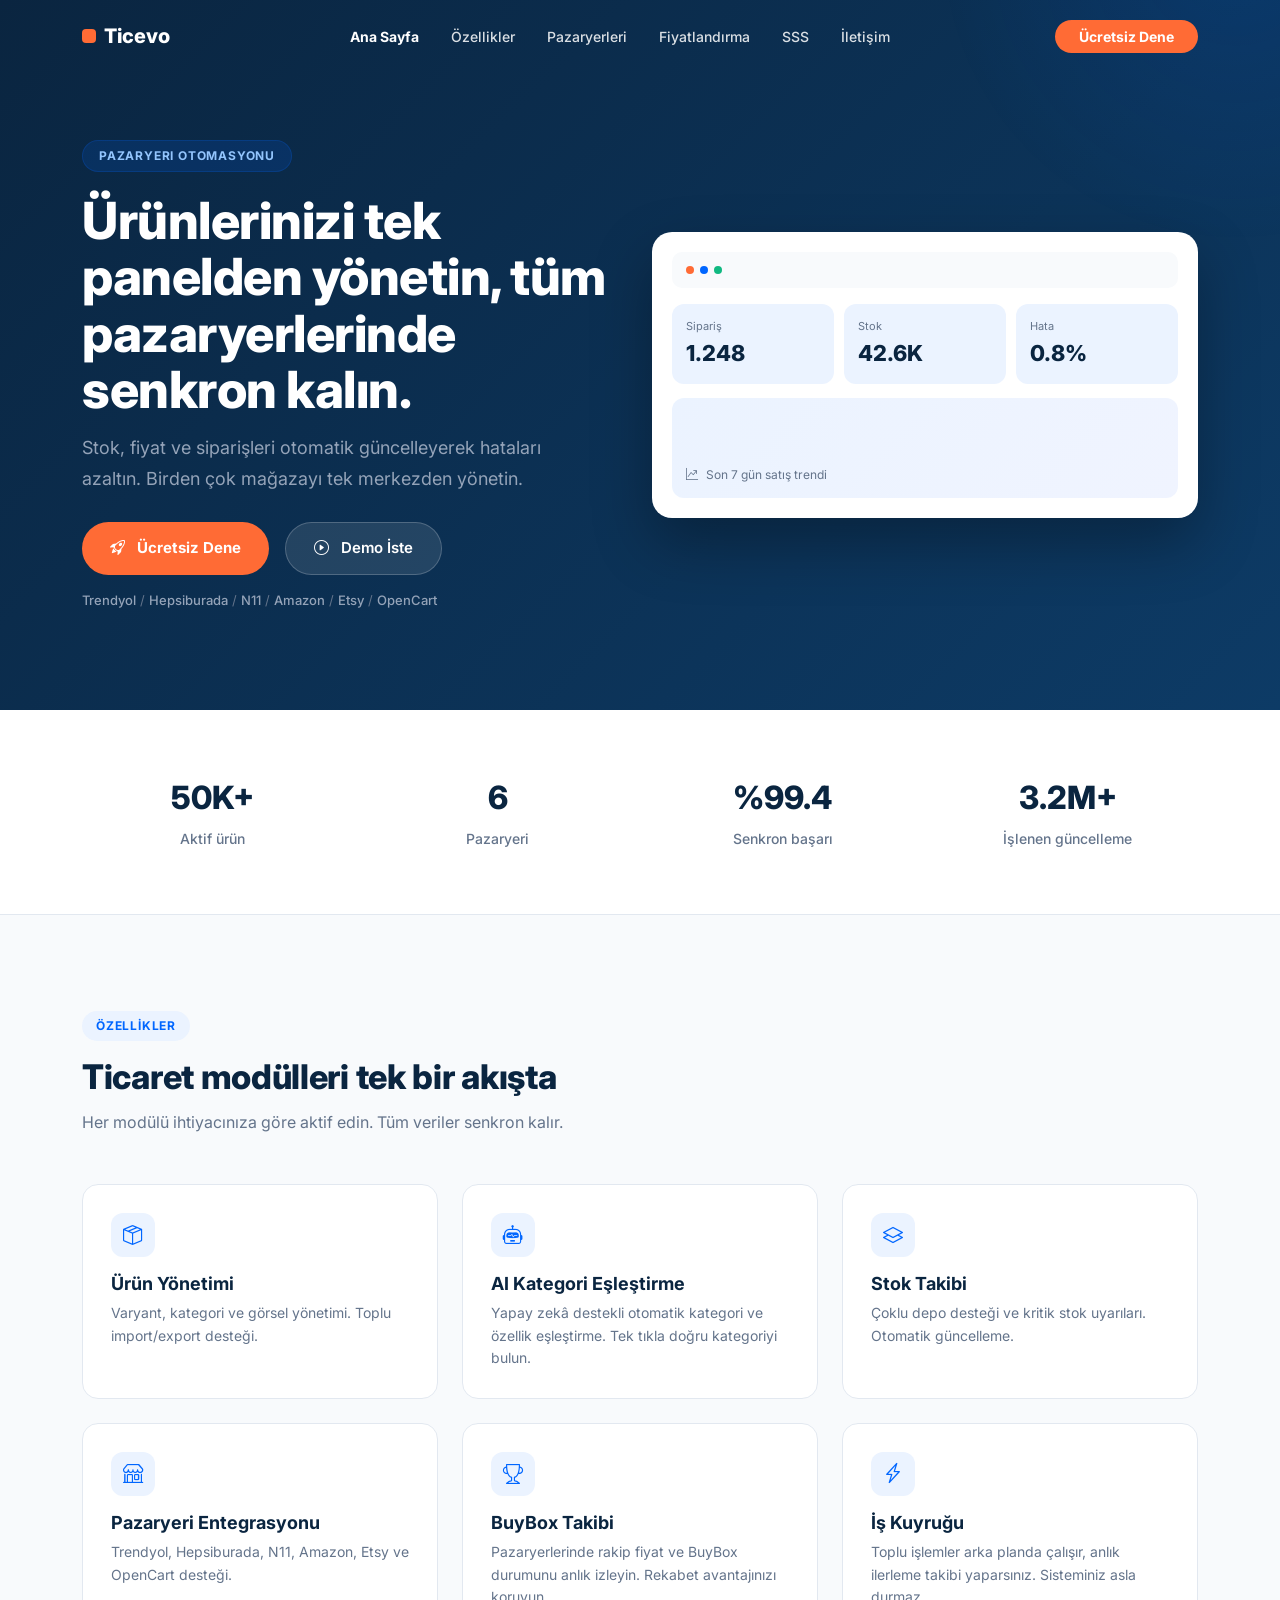
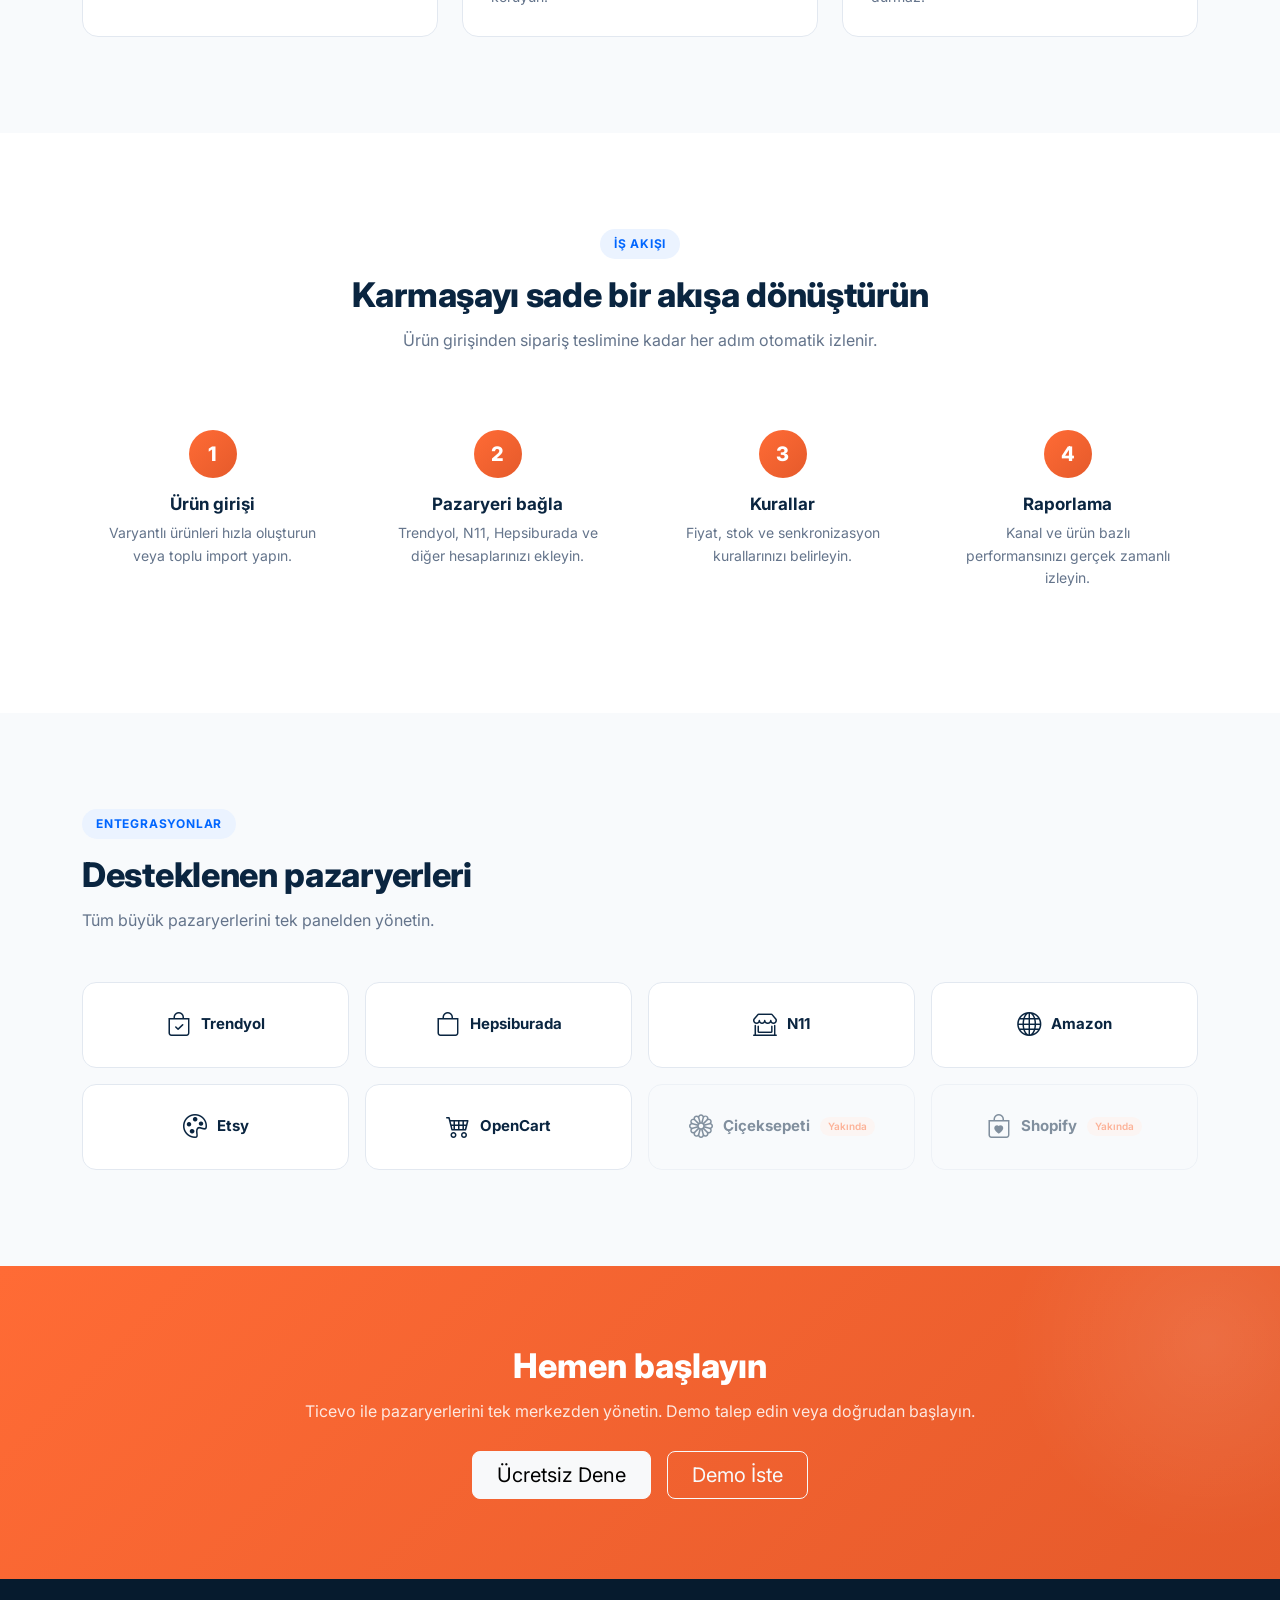
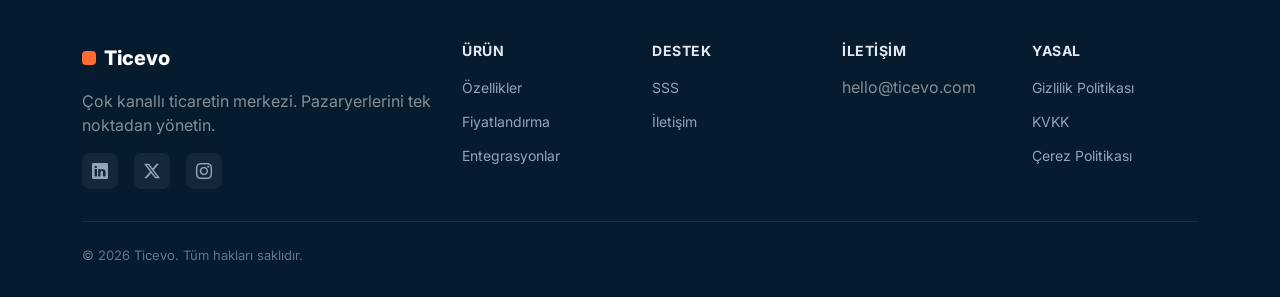
==== index.html @ 38d77b3b "feat: Ticevo statik landing page sitesi - Ana sayfa (hero, özellikler, entegrasyonlar, fiyatlandırma" ====
<!DOCTYPE html>
<html lang="tr">
<head>
    <meta charset="utf-8" />
    <meta name="viewport" content="width=device-width, initial-scale=1.0" />
    <title>Ticevo - Pazaryeri Otomasyon Platformu</title>
    <meta name="description" content="Ticevo ile pazaryerlerini tek panelden yönetin. Stok, fiyat ve sipariş senkronizasyonu için modern altyapı." />
    <meta property="og:site_name" content="Ticevo" />
    <meta property="og:title" content="Ticevo - Pazaryeri Otomasyon Platformu" />
    <meta property="og:description" content="Ticevo ile pazaryerlerini tek panelden yönetin. Stok, fiyat ve sipariş senkronizasyonu için modern altyapı." />
    <meta property="og:type" content="website" />
    <meta property="og:url" content="https://ticevo.com" />
    <link rel="canonical" href="https://ticevo.com" />
    <link rel="preconnect" href="https://fonts.googleapis.com" />
    <link rel="preconnect" href="https://fonts.gstatic.com" crossorigin />
    <link href="https://fonts.googleapis.com/css2?family=Inter:wght@400;500;600;700;800&display=swap" rel="stylesheet" />
    <link href="https://cdn.jsdelivr.net/npm/bootstrap@5.3.3/dist/css/bootstrap.min.css" rel="stylesheet" />
    <link href="https://cdn.jsdelivr.net/npm/bootstrap-icons@1.11.3/font/bootstrap-icons.min.css" rel="stylesheet" />
    <link href="https://unpkg.com/aos@2.3.4/dist/aos.css" rel="stylesheet" />
    <link rel="stylesheet" href="css/site.css" />
</head>
<body>
    <a class="skip-link visually-hidden-focusable" href="#content">İçeriğe geç</a>

    <nav class="navbar navbar-expand-lg fixed-top" id="mainNavbar">
        <div class="container">
            <a class="navbar-brand d-flex align-items-center gap-2" href="/">
                <span class="logo-mark"></span>
                <span class="logo-text">Ticevo</span>
            </a>
            <button class="navbar-toggler border-0" type="button" data-bs-toggle="collapse" data-bs-target="#navbarNav" aria-controls="navbarNav" aria-expanded="false" aria-label="Menüyü aç">
                <span class="navbar-toggler-icon"></span>
            </button>
            <div class="collapse navbar-collapse" id="navbarNav">
                <ul class="navbar-nav mx-auto gap-1">
                    <li class="nav-item"><a class="nav-link active" href="/">Ana Sayfa</a></li>
                    <li class="nav-item"><a class="nav-link" href="features.html">Özellikler</a></li>
                    <li class="nav-item"><a class="nav-link" href="integrations.html">Pazaryerleri</a></li>
                    <li class="nav-item"><a class="nav-link" href="pricing.html">Fiyatlandırma</a></li>
                    <li class="nav-item"><a class="nav-link" href="faq.html">SSS</a></li>
                    <li class="nav-item"><a class="nav-link" href="contact.html">İletişim</a></li>
                </ul>
                <a class="btn btn-accent rounded-pill px-4 fw-bold" href="contact.html">Ücretsiz Dene</a>
            </div>
        </div>
    </nav>

    <main id="content" role="main">
        <!-- Hero -->
        <section class="hero">
            <div class="container">
                <div class="row align-items-center">
                    <div class="col-lg-6" data-aos="fade-up">
                        <span class="hero-badge">PAZARYERI OTOMASYONU</span>
                        <h1>Ürünlerinizi tek panelden yönetin, tüm pazaryerlerinde senkron kalın.</h1>
                        <p class="hero-sub">Stok, fiyat ve siparişleri otomatik güncelleyerek hataları azaltın. Birden çok mağazayı tek merkezden yönetin.</p>
                        <div class="d-flex gap-3 flex-wrap mb-3">
                            <a class="btn-hero-primary" href="contact.html"><i class="bi bi-rocket-takeoff me-1"></i> Ücretsiz Dene</a>
                            <a class="btn-hero-secondary" href="contact.html"><i class="bi bi-play-circle me-1"></i> Demo İste</a>
                        </div>
                        <div class="hero-trust">
                            <span>Trendyol</span> / <span>Hepsiburada</span> / <span>N11</span> / <span>Amazon</span> / <span>Etsy</span> / <span>OpenCart</span>
                        </div>
                    </div>
                    <div class="col-lg-6 mt-4 mt-lg-0" data-aos="fade-left" data-aos-delay="200">
                        <div class="mock-card">
                            <div class="mock-top">
                                <span class="dot orange"></span>
                                <span class="dot blue"></span>
                                <span class="dot green"></span>
                            </div>
                            <div class="mock-stats">
                                <div class="mock-stat"><small>Sipariş</small><strong>1.248</strong></div>
                                <div class="mock-stat"><small>Stok</small><strong>42.6K</strong></div>
                                <div class="mock-stat"><small>Hata</small><strong>0.8%</strong></div>
                            </div>
                            <div class="mock-chart">
                                <i class="bi bi-graph-up-arrow me-2"></i> Son 7 gün satış trendi
                            </div>
                        </div>
                    </div>
                </div>
            </div>
        </section>

        <!-- Stats Strip -->
        <section class="stats-strip">
            <div class="container">
                <div class="row">
                    <div class="col-6 col-md-3" data-aos="fade-up"><div class="stat-item"><strong>50K+</strong><span>Aktif ürün</span></div></div>
                    <div class="col-6 col-md-3" data-aos="fade-up" data-aos-delay="100"><div class="stat-item"><strong>6</strong><span>Pazaryeri</span></div></div>
                    <div class="col-6 col-md-3" data-aos="fade-up" data-aos-delay="200"><div class="stat-item"><strong>%99.4</strong><span>Senkron başarı</span></div></div>
                    <div class="col-6 col-md-3" data-aos="fade-up" data-aos-delay="300"><div class="stat-item"><strong>3.2M+</strong><span>İşlenen güncelleme</span></div></div>
                </div>
            </div>
        </section>

        <!-- Features Grid -->
        <section class="section section-alt">
            <div class="container">
                <span class="section-badge">ÖZELLİKLER</span>
                <h2 class="section-title">Ticaret modülleri tek bir akışta</h2>
                <p class="section-sub">Her modülü ihtiyacınıza göre aktif edin. Tüm veriler senkron kalır.</p>
                <div class="row g-4">
                    <div class="col-md-6 col-lg-4" data-aos="fade-up">
                        <div class="feature-card"><div class="icon-pill"><i class="bi bi-box-seam"></i></div><h3>Ürün Yönetimi</h3><p>Varyant, kategori ve görsel yönetimi. Toplu import/export desteği.</p></div>
                    </div>
                    <div class="col-md-6 col-lg-4" data-aos="fade-up" data-aos-delay="100">
                        <div class="feature-card"><div class="icon-pill"><i class="bi bi-robot"></i></div><h3>AI Kategori Eşleştirme</h3><p>Yapay zekâ destekli otomatik kategori ve özellik eşleştirme. Tek tıkla doğru kategoriyi bulun.</p></div>
                    </div>
                    <div class="col-md-6 col-lg-4" data-aos="fade-up" data-aos-delay="200">
                        <div class="feature-card"><div class="icon-pill"><i class="bi bi-layers"></i></div><h3>Stok Takibi</h3><p>Çoklu depo desteği ve kritik stok uyarıları. Otomatik güncelleme.</p></div>
                    </div>
                    <div class="col-md-6 col-lg-4" data-aos="fade-up" data-aos-delay="300">
                        <div class="feature-card"><div class="icon-pill"><i class="bi bi-shop"></i></div><h3>Pazaryeri Entegrasyonu</h3><p>Trendyol, Hepsiburada, N11, Amazon, Etsy ve OpenCart desteği.</p></div>
                    </div>
                    <div class="col-md-6 col-lg-4" data-aos="fade-up" data-aos-delay="400">
                        <div class="feature-card"><div class="icon-pill"><i class="bi bi-trophy"></i></div><h3>BuyBox Takibi</h3><p>Pazaryerlerinde rakip fiyat ve BuyBox durumunu anlık izleyin. Rekabet avantajınızı koruyun.</p></div>
                    </div>
                    <div class="col-md-6 col-lg-4" data-aos="fade-up" data-aos-delay="500">
                        <div class="feature-card"><div class="icon-pill"><i class="bi bi-lightning-charge"></i></div><h3>İş Kuyruğu</h3><p>Toplu işlemler arka planda çalışır, anlık ilerleme takibi yaparsınız. Sisteminiz asla durmaz.</p></div>
                    </div>
                </div>
            </div>
        </section>

        <!-- Workflow -->
        <section class="section">
            <div class="container">
                <div class="text-center mb-5">
                    <span class="section-badge">İŞ AKIŞI</span>
                    <h2 class="section-title">Karmaşayı sade bir akışa dönüştürün</h2>
                    <p class="section-sub text-center">Ürün girişinden sipariş teslimine kadar her adım otomatik izlenir.</p>
                </div>
                <div class="row g-4">
                    <div class="col-6 col-lg-3" data-aos="fade-up"><div class="step-card"><div class="step-number">1</div><h3>Ürün girişi</h3><p>Varyantlı ürünleri hızla oluşturun veya toplu import yapın.</p></div></div>
                    <div class="col-6 col-lg-3" data-aos="fade-up" data-aos-delay="100"><div class="step-card"><div class="step-number">2</div><h3>Pazaryeri bağla</h3><p>Trendyol, N11, Hepsiburada ve diğer hesaplarınızı ekleyin.</p></div></div>
                    <div class="col-6 col-lg-3" data-aos="fade-up" data-aos-delay="200"><div class="step-card"><div class="step-number">3</div><h3>Kurallar</h3><p>Fiyat, stok ve senkronizasyon kurallarınızı belirleyin.</p></div></div>
                    <div class="col-6 col-lg-3" data-aos="fade-up" data-aos-delay="300"><div class="step-card"><div class="step-number">4</div><h3>Raporlama</h3><p>Kanal ve ürün bazlı performansınızı gerçek zamanlı izleyin.</p></div></div>
                </div>
            </div>
        </section>

        <!-- Integrations Preview -->
        <section class="section section-alt">
            <div class="container">
                <span class="section-badge">ENTEGRASYONLAR</span>
                <h2 class="section-title">Desteklenen pazaryerleri</h2>
                <p class="section-sub">Tüm büyük pazaryerlerini tek panelden yönetin.</p>
                <div class="row g-3">
                    <div class="col-6 col-md-4 col-lg-3" data-aos="fade-up"><div class="logo-card"><i class="bi bi-bag-check"></i> Trendyol</div></div>
                    <div class="col-6 col-md-4 col-lg-3" data-aos="fade-up" data-aos-delay="50"><div class="logo-card"><i class="bi bi-bag"></i> Hepsiburada</div></div>
                    <div class="col-6 col-md-4 col-lg-3" data-aos="fade-up" data-aos-delay="100"><div class="logo-card"><i class="bi bi-shop-window"></i> N11</div></div>
                    <div class="col-6 col-md-4 col-lg-3" data-aos="fade-up" data-aos-delay="150"><div class="logo-card"><i class="bi bi-globe"></i> Amazon</div></div>
                    <div class="col-6 col-md-4 col-lg-3" data-aos="fade-up" data-aos-delay="200"><div class="logo-card"><i class="bi bi-palette"></i> Etsy</div></div>
                    <div class="col-6 col-md-4 col-lg-3" data-aos="fade-up" data-aos-delay="250"><div class="logo-card"><i class="bi bi-cart4"></i> OpenCart</div></div>
                    <div class="col-6 col-md-4 col-lg-3" data-aos="fade-up" data-aos-delay="300"><div class="logo-card coming-soon"><i class="bi bi-flower1"></i> Çiçeksepeti <span class="coming-soon-badge">Yakında</span></div></div>
                    <div class="col-6 col-md-4 col-lg-3" data-aos="fade-up" data-aos-delay="350"><div class="logo-card coming-soon"><i class="bi bi-bag-heart"></i> Shopify <span class="coming-soon-badge">Yakında</span></div></div>
                </div>
            </div>
        </section>

        <!-- CTA -->
        <section class="cta-section">
            <div class="container text-center" data-aos="fade-up">
                <h2>Hemen başlayın</h2>
                <p>Ticevo ile pazaryerlerini tek merkezden yönetin. Demo talep edin veya doğrudan başlayın.</p>
                <div class="d-flex gap-3 justify-content-center flex-wrap">
                    <a class="btn btn-light btn-lg px-4" href="contact.html">Ücretsiz Dene</a>
                    <a class="btn btn-outline-light btn-lg px-4" href="contact.html">Demo İste</a>
                </div>
            </div>
        </section>
    </main>

    <!-- Footer -->
    <footer class="site-footer">
        <div class="container">
            <div class="row g-4">
                <div class="col-lg-4 col-md-6">
                    <div class="d-flex align-items-center gap-2 mb-3">
                        <span class="footer-logo-mark"></span>
                        <span class="footer-logo-text">Ticevo</span>
                    </div>
                    <p class="text-white-50 mb-3">Çok kanallı ticaretin merkezi. Pazaryerlerini tek noktadan yönetin.</p>
                    <div class="d-flex gap-3">
                        <a href="https://www.linkedin.com" target="_blank" rel="noopener" class="footer-social" aria-label="LinkedIn"><i class="bi bi-linkedin"></i></a>
                        <a href="https://twitter.com" target="_blank" rel="noopener" class="footer-social" aria-label="X"><i class="bi bi-twitter-x"></i></a>
                        <a href="https://www.instagram.com" target="_blank" rel="noopener" class="footer-social" aria-label="Instagram"><i class="bi bi-instagram"></i></a>
                    </div>
                </div>
                <div class="col-6 col-md-3 col-lg-2">
                    <h6 class="footer-title">Ürün</h6>
                    <ul class="footer-links">
                        <li><a href="features.html">Özellikler</a></li>
                        <li><a href="pricing.html">Fiyatlandırma</a></li>
                        <li><a href="integrations.html">Entegrasyonlar</a></li>
                    </ul>
                </div>
                <div class="col-6 col-md-3 col-lg-2">
                    <h6 class="footer-title">Destek</h6>
                    <ul class="footer-links">
                        <li><a href="faq.html">SSS</a></li>
                        <li><a href="contact.html">İletişim</a></li>
                    </ul>
                </div>
                <div class="col-6 col-md-3 col-lg-2">
                    <h6 class="footer-title">İletişim</h6>
                    <ul class="footer-links">
                        <li><span class="text-white-50">hello@ticevo.com</span></li>
                    </ul>
                </div>
                <div class="col-6 col-md-3 col-lg-2">
                    <h6 class="footer-title">Yasal</h6>
                    <ul class="footer-links">
                        <li><a href="privacy.html">Gizlilik Politikası</a></li>
                        <li><a href="privacy.html#kvkk">KVKK</a></li>
                        <li><a href="privacy.html#cerez">Çerez Politikası</a></li>
                    </ul>
                </div>
            </div>
            <hr class="footer-divider" />
            <div class="footer-bottom">&copy; 2026 Ticevo. Tüm hakları saklıdır.</div>
        </div>
    </footer>

    <script src="https://cdn.jsdelivr.net/npm/bootstrap@5.3.3/dist/js/bootstrap.bundle.min.js"></script>
    <script src="https://unpkg.com/aos@2.3.4/dist/aos.js"></script>
    <script src="js/site.js"></script>
</body>
</html>
---- css/site.css ----
/* ===== Ticevo Landing Page - Modern SaaS Design ===== */

/* --- CSS Variables --- */
:root {
  --brand: #0A2540;
  --brand-dark: #061B2E;
  --accent: #FF6B35;
  --accent-soft: #FFF0EA;
  --accent-hover: #E55A2B;
  --blue: #0066FF;
  --blue-soft: #EBF3FF;
  --cream: #F8FAFC;
  --ivory: #FFFFFF;
  --ink: #0f172a;
  --muted: #64748B;
  --card: #FFFFFF;
  --stroke: #E2E8F0;
  --success: #10B981;
}

/* --- Base --- */
body {
  font-family: 'Inter', system-ui, -apple-system, 'Segoe UI', sans-serif;
  color: var(--ink);
  background: var(--ivory);
}

a {
  color: inherit;
  text-decoration: none;
  transition: color 0.2s;
}

img {
  max-width: 100%;
  display: block;
}

/* --- Navbar --- */
.navbar {
  background: transparent;
  padding: 16px 0;
  transition: background 0.3s, box-shadow 0.3s, padding 0.3s;
}

.navbar.scrolled {
  background: rgba(255, 255, 255, 0.97);
  box-shadow: 0 1px 3px rgba(0, 0, 0, 0.06);
  padding: 10px 0;
}

.logo-mark {
  width: 14px;
  height: 14px;
  border-radius: 4px;
  background: var(--accent);
  display: inline-block;
  flex-shrink: 0;
}

.logo-text {
  font-weight: 800;
  color: var(--brand);
  font-size: 20px;
  letter-spacing: -0.3px;
}

.navbar .nav-link {
  font-size: 14px;
  font-weight: 500;
  color: #374151;
  padding: 8px 14px !important;
  border-radius: 8px;
  transition: color 0.2s, background 0.2s;
}

.navbar .nav-link:hover {
  color: var(--brand);
  background: var(--cream);
}

.navbar .nav-link.active {
  color: var(--brand);
  font-weight: 700;
}

.btn-accent {
  background: var(--accent);
  color: #fff;
  font-size: 14px;
  border: none;
  transition: background 0.2s, transform 0.15s;
}

.btn-accent:hover {
  background: var(--accent-hover);
  color: #fff;
  transform: translateY(-1px);
}

/* Hero on dark bg - make navbar text white */
.navbar:not(.scrolled) .nav-link {
  color: rgba(255, 255, 255, 0.85);
}

.navbar:not(.scrolled) .nav-link:hover {
  color: #fff;
  background: rgba(255, 255, 255, 0.1);
}

.navbar:not(.scrolled) .nav-link.active {
  color: #fff;
  font-weight: 700;
}

.navbar:not(.scrolled) .logo-text {
  color: #fff;
}

.navbar:not(.scrolled) .navbar-toggler-icon {
  filter: invert(1);
}

/* --- Hero Section --- */
.hero {
  background: linear-gradient(135deg, #0A2540 0%, #0D3B66 100%);
  padding: 140px 0 100px;
  color: #fff;
  position: relative;
  overflow: hidden;
}

.hero::after {
  content: '';
  position: absolute;
  top: -50%;
  right: -20%;
  width: 600px;
  height: 600px;
  background: radial-gradient(circle, rgba(0, 102, 255, 0.12) 0%, transparent 70%);
  border-radius: 50%;
  pointer-events: none;
}

.hero-badge {
  display: inline-flex;
  align-items: center;
  gap: 8px;
  background: rgba(0, 102, 255, 0.15);
  color: #93C5FD;
  font-size: 12px;
  font-weight: 700;
  letter-spacing: 0.8px;
  padding: 6px 16px;
  border-radius: 999px;
  margin-bottom: 20px;
  border: 1px solid rgba(0, 102, 255, 0.2);
}

.hero h1 {
  font-size: clamp(36px, 4vw, 52px);
  font-weight: 800;
  line-height: 1.1;
  color: #fff;
  margin-bottom: 16px;
  letter-spacing: -0.5px;
}

.hero-sub {
  color: #94A3B8;
  font-size: 18px;
  line-height: 1.7;
  margin-bottom: 28px;
  max-width: 520px;
}

.hero-trust {
  color: #64748B;
  font-size: 13px;
  margin-top: 16px;
}

.hero-trust span {
  color: #94A3B8;
  font-weight: 500;
}

/* Hero buttons */
.btn-hero-primary {
  background: var(--accent);
  color: #fff;
  padding: 14px 28px;
  border-radius: 999px;
  font-size: 15px;
  font-weight: 700;
  display: inline-flex;
  align-items: center;
  gap: 8px;
  border: none;
  transition: background 0.2s, transform 0.15s;
}

.btn-hero-primary:hover {
  background: var(--accent-hover);
  color: #fff;
  transform: translateY(-2px);
}

.btn-hero-secondary {
  background: rgba(255, 255, 255, 0.1);
  color: #fff;
  padding: 14px 28px;
  border-radius: 999px;
  font-size: 15px;
  font-weight: 600;
  display: inline-flex;
  align-items: center;
  gap: 8px;
  border: 1px solid rgba(255, 255, 255, 0.2);
  transition: background 0.2s;
}

.btn-hero-secondary:hover {
  background: rgba(255, 255, 255, 0.15);
  color: #fff;
}

/* Mock Dashboard Card */
.mock-card {
  background: var(--card);
  border-radius: 20px;
  padding: 20px;
  box-shadow: 0 25px 60px rgba(0, 0, 0, 0.3);
}

.mock-top {
  height: 36px;
  border-radius: 10px;
  background: #F8FAFC;
  display: flex;
  align-items: center;
  gap: 6px;
  padding: 0 14px;
  margin-bottom: 16px;
}

.dot {
  width: 8px;
  height: 8px;
  border-radius: 50%;
  display: inline-block;
}

.dot.orange { background: var(--accent); }
.dot.blue { background: var(--blue); }
.dot.green { background: var(--success); }

.mock-stats {
  display: grid;
  grid-template-columns: repeat(3, 1fr);
  gap: 10px;
  margin-bottom: 14px;
}

.mock-stat {
  background: var(--blue-soft);
  border-radius: 12px;
  padding: 14px;
}

.mock-stat small {
  display: block;
  color: var(--muted);
  font-size: 11px;
  margin-bottom: 2px;
}

.mock-stat strong {
  font-size: 22px;
  font-weight: 800;
  color: var(--brand);
}

.mock-chart {
  height: 100px;
  border-radius: 12px;
  background: linear-gradient(135deg, var(--blue-soft) 0%, #F0F4FF 100%);
  padding: 14px;
  color: var(--muted);
  font-size: 12px;
  display: flex;
  align-items: flex-end;
}

/* --- Stats Strip --- */
.stats-strip {
  background: #fff;
  padding: 48px 0;
  border-bottom: 1px solid var(--stroke);
}

.stat-item {
  text-align: center;
  padding: 16px;
}

.stat-item strong {
  display: block;
  font-size: 32px;
  font-weight: 800;
  color: var(--brand);
  margin-bottom: 4px;
}

.stat-item span {
  color: var(--muted);
  font-size: 14px;
  font-weight: 500;
}

/* --- Sections --- */
.section {
  padding: 96px 0;
}

.section-alt {
  background: var(--cream);
}

.section-badge {
  display: inline-flex;
  align-items: center;
  gap: 6px;
  background: var(--blue-soft);
  color: var(--blue);
  font-size: 12px;
  font-weight: 700;
  letter-spacing: 0.8px;
  padding: 6px 14px;
  border-radius: 999px;
  margin-bottom: 16px;
}

.section-title {
  font-size: 34px;
  font-weight: 800;
  color: var(--brand);
  margin-bottom: 12px;
  letter-spacing: -0.3px;
}

.section-sub {
  color: var(--muted);
  font-size: 16px;
  line-height: 1.6;
  margin-bottom: 48px;
  max-width: 560px;
}

.section-sub.text-center {
  margin-left: auto;
  margin-right: auto;
}

/* --- Feature Cards --- */
.feature-card {
  background: var(--card);
  border-radius: 16px;
  padding: 28px;
  border: 1px solid var(--stroke);
  transition: box-shadow 0.3s, transform 0.3s;
  height: 100%;
}

.feature-card:hover {
  box-shadow: 0 12px 32px rgba(0, 0, 0, 0.06);
  transform: translateY(-4px);
}

.feature-card .icon-pill {
  width: 44px;
  height: 44px;
  border-radius: 12px;
  background: var(--blue-soft);
  display: inline-flex;
  align-items: center;
  justify-content: center;
  color: var(--blue);
  font-size: 20px;
  margin-bottom: 16px;
}

.feature-card h3 {
  font-size: 18px;
  font-weight: 700;
  color: var(--brand);
  margin-bottom: 8px;
}

.feature-card p {
  color: var(--muted);
  font-size: 14px;
  line-height: 1.6;
  margin: 0;
}

/* --- Workflow / Steps --- */
.step-card {
  text-align: center;
  padding: 28px 20px;
  position: relative;
}

.step-number {
  width: 48px;
  height: 48px;
  border-radius: 50%;
  background: linear-gradient(135deg, var(--accent) 0%, var(--accent-hover) 100%);
  color: #fff;
  font-weight: 800;
  font-size: 20px;
  display: inline-flex;
  align-items: center;
  justify-content: center;
  margin-bottom: 16px;
}

.step-card h3 {
  font-size: 17px;
  font-weight: 700;
  color: var(--brand);
  margin-bottom: 8px;
}

.step-card p {
  color: var(--muted);
  font-size: 14px;
  line-height: 1.6;
  margin: 0;
}

/* --- Logo / Integration Cards --- */
.logo-card {
  background: #fff;
  border-radius: 14px;
  border: 1px solid var(--stroke);
  padding: 24px 20px;
  text-align: center;
  font-weight: 700;
  font-size: 15px;
  color: var(--brand);
  transition: box-shadow 0.3s, transform 0.3s;
  display: flex;
  align-items: center;
  justify-content: center;
  gap: 10px;
  min-height: 80px;
}

.logo-card:hover {
  box-shadow: 0 8px 24px rgba(0, 0, 0, 0.06);
  transform: translateY(-2px);
}

.logo-card i {
  font-size: 24px;
}

.logo-card.coming-soon {
  opacity: 0.5;
  background: var(--cream);
}

.coming-soon-badge {
  font-size: 10px;
  font-weight: 600;
  background: var(--accent-soft);
  color: var(--accent);
  padding: 2px 8px;
  border-radius: 999px;
}

/* --- Plan Cards --- */
.plan-card {
  background: var(--card);
  border-radius: 20px;
  padding: 32px 24px;
  border: 1px solid var(--stroke);
  display: flex;
  flex-direction: column;
  height: 100%;
  transition: box-shadow 0.3s, transform 0.3s;
}

.plan-card:hover {
  box-shadow: 0 12px 32px rgba(0, 0, 0, 0.08);
}

.plan-card.featured {
  border: 2px solid var(--accent);
  position: relative;
  transform: scale(1.03);
  box-shadow: 0 16px 40px rgba(255, 107, 53, 0.12);
}

.plan-card.featured:hover {
  transform: scale(1.05);
}

.plan-badge {
  position: absolute;
  top: -12px;
  left: 50%;
  transform: translateX(-50%);
  background: var(--accent);
  color: #fff;
  font-size: 12px;
  font-weight: 700;
  padding: 4px 16px;
  border-radius: 999px;
  white-space: nowrap;
}

.plan-card h3 {
  font-size: 20px;
  font-weight: 700;
  color: var(--brand);
  margin-bottom: 4px;
}

.plan-price {
  font-size: 32px;
  font-weight: 800;
  color: var(--brand);
  margin: 12px 0 4px;
}

.plan-price span {
  font-size: 15px;
  font-weight: 500;
  color: var(--muted);
}

.plan-store-info {
  font-size: 13px;
  font-weight: 600;
  color: var(--accent);
  margin-bottom: 20px;
  padding-bottom: 20px;
  border-bottom: 1px solid var(--stroke);
}

.plan-list {
  list-style: none;
  padding: 0;
  margin: 0 0 24px;
  flex-grow: 1;
}

.plan-list li {
  padding: 6px 0;
  font-size: 14px;
  color: #475569;
  display: flex;
  align-items: center;
  gap: 10px;
}

.plan-list li i {
  color: var(--success);
  font-size: 16px;
  flex-shrink: 0;
}

.plan-cta {
  display: block;
  text-align: center;
  padding: 12px;
  border-radius: 999px;
  font-weight: 700;
  font-size: 14px;
  transition: all 0.2s;
  margin-top: auto;
}

.plan-cta-primary {
  background: var(--accent);
  color: #fff;
}

.plan-cta-primary:hover {
  background: var(--accent-hover);
  color: #fff;
  transform: translateY(-1px);
}

.plan-cta-secondary {
  background: var(--brand);
  color: #fff;
}

.plan-cta-secondary:hover {
  background: #0D3B66;
  color: #fff;
  transform: translateY(-1px);
}

.plan-cta-outline {
  background: transparent;
  color: var(--brand);
  border: 1px solid var(--stroke);
}

.plan-cta-outline:hover {
  background: var(--cream);
  color: var(--brand);
}

/* --- FAQ Accordion --- */
.accordion-item {
  border: 1px solid var(--stroke);
  border-radius: 14px !important;
  margin-bottom: 12px;
  overflow: hidden;
}

.accordion-button {
  font-weight: 600;
  font-size: 15px;
  color: var(--ink);
  background: #fff;
  padding: 18px 24px;
  box-shadow: none !important;
}

.accordion-button:not(.collapsed) {
  background: var(--cream);
  color: var(--brand);
}

.accordion-button::after {
  background-size: 16px;
}

.accordion-body {
  padding: 0 24px 20px;
  color: var(--muted);
  font-size: 14px;
  line-height: 1.7;
}

/* --- CTA Section --- */
.cta-section {
  background: linear-gradient(135deg, var(--accent) 0%, #E55A2B 100%);
  padding: 80px 0;
  color: #fff;
  position: relative;
  overflow: hidden;
}

.cta-section::before {
  content: '';
  position: absolute;
  top: -40%;
  right: -10%;
  width: 400px;
  height: 400px;
  background: radial-gradient(circle, rgba(255, 255, 255, 0.1) 0%, transparent 70%);
  border-radius: 50%;
  pointer-events: none;
}

.cta-section h2 {
  font-size: 34px;
  font-weight: 800;
  color: #fff;
  margin-bottom: 12px;
}

.cta-section p {
  color: rgba(255, 255, 255, 0.85);
  font-size: 16px;
  margin-bottom: 28px;
}

.btn-cta-white {
  background: #fff;
  color: var(--accent);
  padding: 14px 28px;
  border-radius: 999px;
  font-weight: 700;
  font-size: 15px;
  display: inline-flex;
  align-items: center;
  gap: 8px;
  transition: transform 0.2s, box-shadow 0.2s;
}

.btn-cta-white:hover {
  color: var(--accent-hover);
  transform: translateY(-2px);
  box-shadow: 0 8px 20px rgba(0, 0, 0, 0.12);
}

.btn-cta-outline {
  background: transparent;
  color: #fff;
  padding: 14px 28px;
  border-radius: 999px;
  font-weight: 600;
  font-size: 15px;
  display: inline-flex;
  align-items: center;
  gap: 8px;
  border: 1px solid rgba(255, 255, 255, 0.4);
  transition: background 0.2s;
}

.btn-cta-outline:hover {
  background: rgba(255, 255, 255, 0.1);
  color: #fff;
}

/* --- Footer --- */
.site-footer {
  background: var(--brand-dark);
  color: #94A3B8;
  padding: 64px 0 32px;
}

.footer-logo-mark {
  width: 14px;
  height: 14px;
  border-radius: 4px;
  background: var(--accent);
  display: inline-block;
  flex-shrink: 0;
}

.footer-logo-text {
  font-weight: 800;
  color: #fff;
  font-size: 20px;
  letter-spacing: -0.3px;
}

.footer-title {
  font-weight: 700;
  color: #E2E8F0;
  font-size: 14px;
  margin-bottom: 16px;
  text-transform: uppercase;
  letter-spacing: 0.5px;
}

.footer-links {
  list-style: none;
  padding: 0;
  margin: 0;
}

.footer-links li {
  margin-bottom: 10px;
}

.footer-links a {
  color: #94A3B8;
  font-size: 14px;
  transition: color 0.2s;
}

.footer-links a:hover {
  color: #fff;
}

.footer-social {
  width: 36px;
  height: 36px;
  border-radius: 8px;
  background: rgba(255, 255, 255, 0.06);
  display: inline-flex;
  align-items: center;
  justify-content: center;
  color: #94A3B8;
  font-size: 16px;
  transition: background 0.2s, color 0.2s;
}

.footer-social:hover {
  background: rgba(255, 255, 255, 0.12);
  color: #fff;
}

.footer-divider {
  border: none;
  height: 1px;
  background: rgba(255, 255, 255, 0.08);
  margin: 32px 0 24px;
  opacity: 1;
}

.footer-bottom {
  color: #64748B;
  font-size: 13px;
}

/* --- Contact Cards --- */
.contact-card {
  background: var(--card);
  border-radius: 16px;
  padding: 32px;
  border: 1px solid var(--stroke);
  text-align: center;
  height: 100%;
  transition: box-shadow 0.3s;
}

.contact-card:hover {
  box-shadow: 0 8px 24px rgba(0, 0, 0, 0.06);
}

.contact-card .icon-wrap {
  width: 56px;
  height: 56px;
  border-radius: 14px;
  background: var(--blue-soft);
  display: inline-flex;
  align-items: center;
  justify-content: center;
  color: var(--blue);
  font-size: 24px;
  margin-bottom: 16px;
}

.contact-card h3 {
  font-size: 18px;
  font-weight: 700;
  color: var(--brand);
  margin-bottom: 8px;
}

.contact-card p {
  color: var(--muted);
  font-size: 14px;
  margin: 0;
}

/* --- Page Hero (inner pages) --- */
.page-hero {
  background: linear-gradient(135deg, #0A2540 0%, #0D3B66 100%);
  padding: 140px 0 64px;
  color: #fff;
}

.page-hero h1 {
  font-size: clamp(32px, 3.5vw, 44px);
  font-weight: 800;
  color: #fff;
  margin-bottom: 12px;
}

.page-hero p {
  color: #94A3B8;
  font-size: 17px;
  line-height: 1.6;
  max-width: 560px;
}

/* --- Privacy Page --- */
.privacy-content h2 {
  font-size: 22px;
  font-weight: 700;
  color: var(--brand);
  margin-top: 32px;
  margin-bottom: 12px;
}

.privacy-content h3 {
  font-size: 18px;
  font-weight: 600;
  color: var(--ink);
  margin-top: 24px;
  margin-bottom: 8px;
}

.privacy-content p,
.privacy-content li {
  color: var(--muted);
  font-size: 15px;
  line-height: 1.8;
}

.privacy-content ul {
  padding-left: 20px;
}

/* --- Utility Colors --- */
.text-accent { color: var(--accent) !important; }
.text-blue { color: var(--blue) !important; }

/* --- Responsive --- */
@media (max-width: 991.98px) {
  .hero {
    padding: 120px 0 60px;
  }

  .page-hero {
    padding: 120px 0 48px;
  }

  .navbar-collapse {
    background: #fff;
    border-radius: 16px;
    padding: 16px;
    margin-top: 12px;
    box-shadow: 0 12px 32px rgba(0, 0, 0, 0.1);
  }

  .navbar-collapse .nav-link {
    color: #374151 !important;
  }

  .navbar-collapse .nav-link:hover,
  .navbar-collapse .nav-link.active {
    color: var(--brand) !important;
    background: var(--cream) !important;
  }

  .navbar-collapse .btn-accent {
    margin-top: 8px;
    width: 100%;
    text-align: center;
  }

  .plan-card.featured {
    transform: none;
  }

  .plan-card.featured:hover {
    transform: translateY(-4px);
  }

  .section {
    padding: 64px 0;
  }
}

@media (max-width: 767.98px) {
  .hero h1 {
    font-size: 32px;
  }

  .section-title {
    font-size: 28px;
  }

  .hero-sub {
    font-size: 16px;
  }

  .stat-item strong {
    font-size: 26px;
  }

  .cta-section h2 {
    font-size: 28px;
  }
}
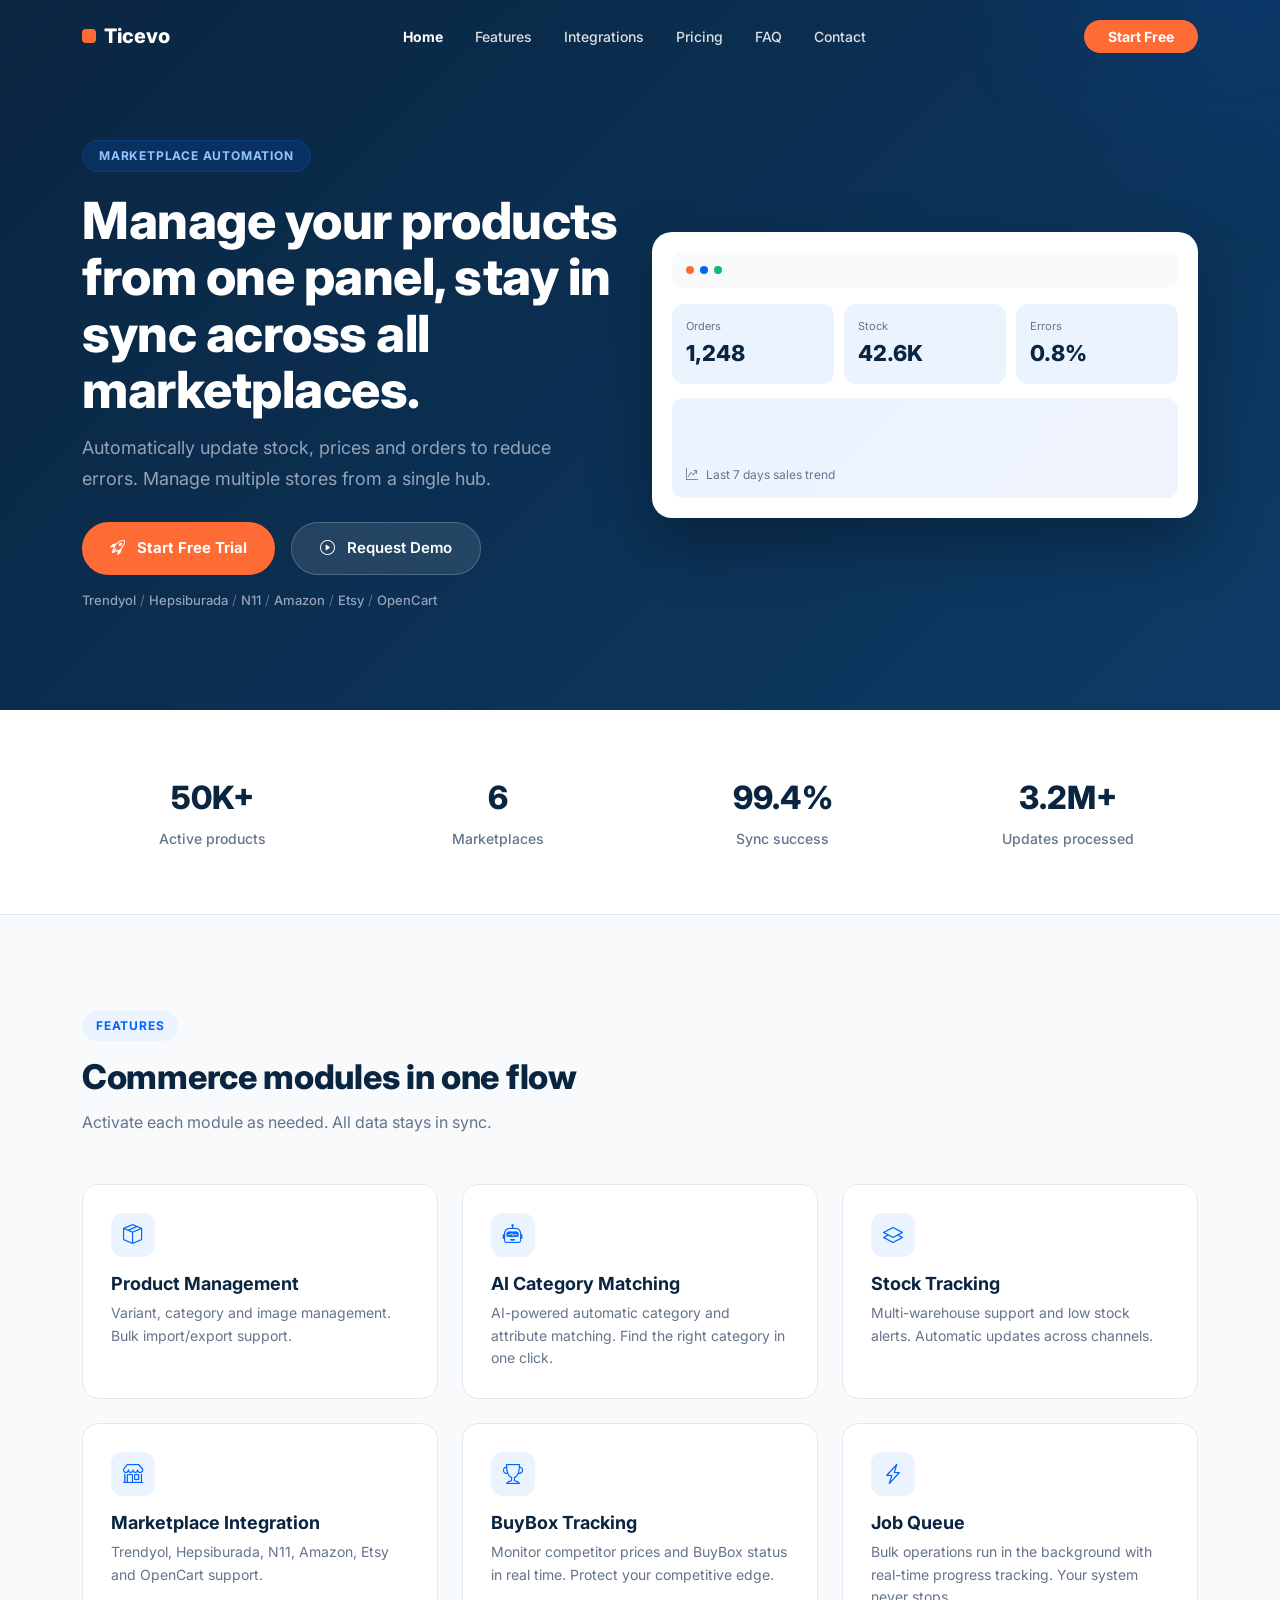
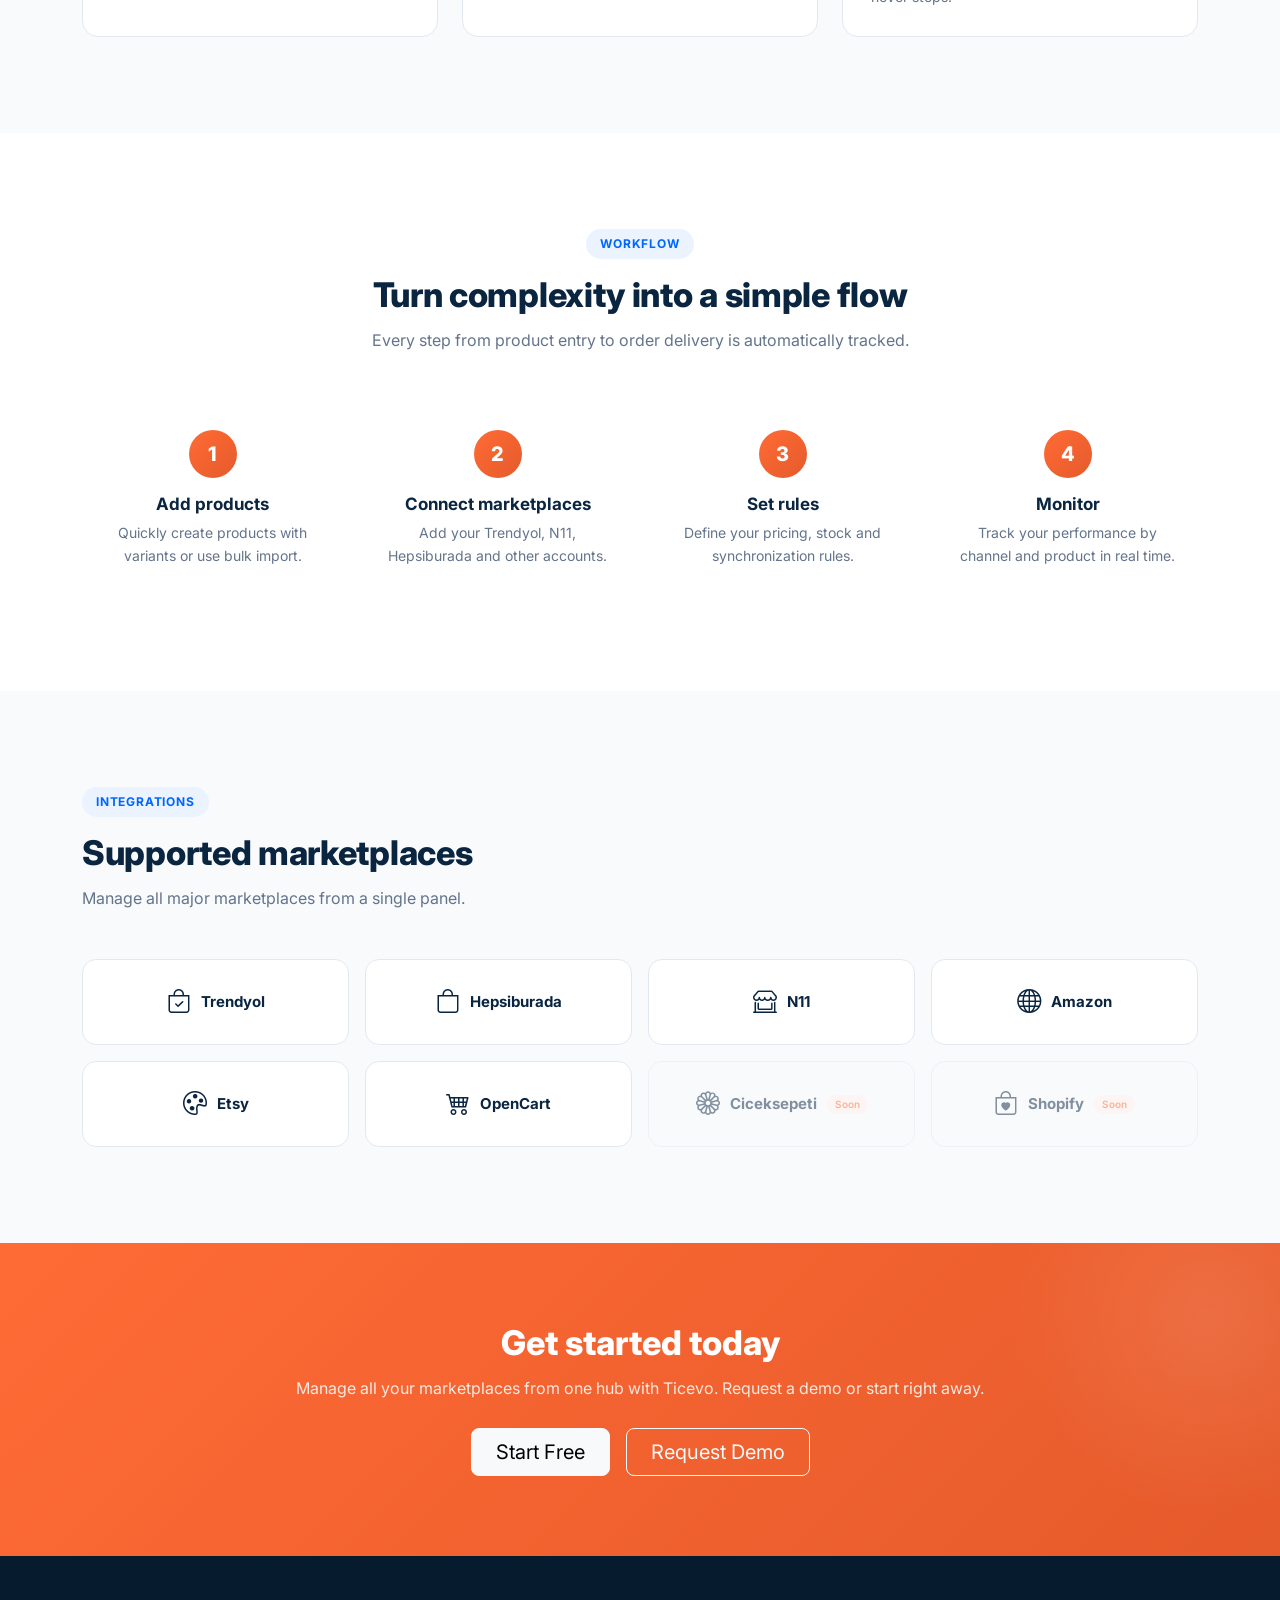
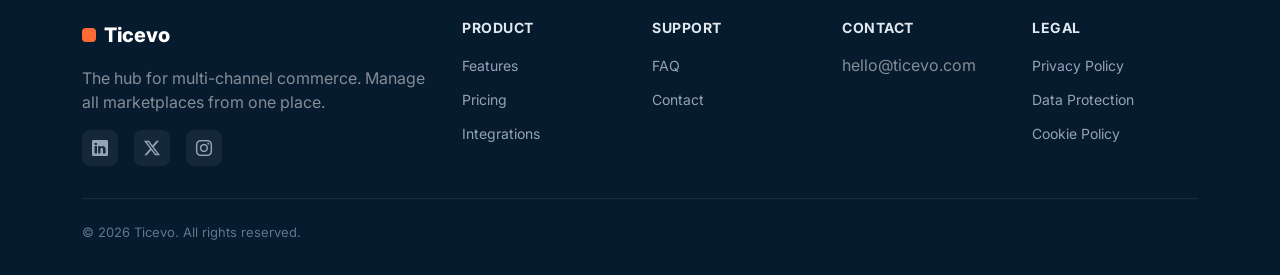
==== commit 07334c11: "translate all pages from Turkish to English for Amazon SP-API review Co-Authored-By: Claude Opus 4.6" ====
--- a/index.html
+++ b/index.html
@@ -1,13 +1,13 @@
 <!DOCTYPE html>
-<html lang="tr">
+<html lang="en">
 <head>
     <meta charset="utf-8" />
     <meta name="viewport" content="width=device-width, initial-scale=1.0" />
-    <title>Ticevo - Pazaryeri Otomasyon Platformu</title>
-    <meta name="description" content="Ticevo ile pazaryerlerini tek panelden yönetin. Stok, fiyat ve sipariş senkronizasyonu için modern altyapı." />
+    <title>Ticevo - Marketplace Automation Platform</title>
+    <meta name="description" content="Manage all your marketplaces from a single dashboard. Automated stock, price and order synchronization with Ticevo." />
     <meta property="og:site_name" content="Ticevo" />
-    <meta property="og:title" content="Ticevo - Pazaryeri Otomasyon Platformu" />
-    <meta property="og:description" content="Ticevo ile pazaryerlerini tek panelden yönetin. Stok, fiyat ve sipariş senkronizasyonu için modern altyapı." />
+    <meta property="og:title" content="Ticevo - Marketplace Automation Platform" />
+    <meta property="og:description" content="Manage all your marketplaces from a single dashboard. Automated stock, price and order synchronization." />
     <meta property="og:type" content="website" />
     <meta property="og:url" content="https://ticevo.com" />
     <link rel="canonical" href="https://ticevo.com" />
@@ -20,7 +20,7 @@
     <link rel="stylesheet" href="css/site.css" />
 </head>
 <body>
-    <a class="skip-link visually-hidden-focusable" href="#content">İçeriğe geç</a>
+    <a class="skip-link visually-hidden-focusable" href="#content">Skip to content</a>
 
     <nav class="navbar navbar-expand-lg fixed-top" id="mainNavbar">
         <div class="container">
@@ -28,19 +28,19 @@
                 <span class="logo-mark"></span>
                 <span class="logo-text">Ticevo</span>
             </a>
-            <button class="navbar-toggler border-0" type="button" data-bs-toggle="collapse" data-bs-target="#navbarNav" aria-controls="navbarNav" aria-expanded="false" aria-label="Menüyü aç">
+            <button class="navbar-toggler border-0" type="button" data-bs-toggle="collapse" data-bs-target="#navbarNav" aria-controls="navbarNav" aria-expanded="false" aria-label="Toggle navigation">
                 <span class="navbar-toggler-icon"></span>
             </button>
             <div class="collapse navbar-collapse" id="navbarNav">
                 <ul class="navbar-nav mx-auto gap-1">
-                    <li class="nav-item"><a class="nav-link active" href="/">Ana Sayfa</a></li>
-                    <li class="nav-item"><a class="nav-link" href="features.html">Özellikler</a></li>
-                    <li class="nav-item"><a class="nav-link" href="integrations.html">Pazaryerleri</a></li>
-                    <li class="nav-item"><a class="nav-link" href="pricing.html">Fiyatlandırma</a></li>
-                    <li class="nav-item"><a class="nav-link" href="faq.html">SSS</a></li>
-                    <li class="nav-item"><a class="nav-link" href="contact.html">İletişim</a></li>
+                    <li class="nav-item"><a class="nav-link active" href="/">Home</a></li>
+                    <li class="nav-item"><a class="nav-link" href="features.html">Features</a></li>
+                    <li class="nav-item"><a class="nav-link" href="integrations.html">Integrations</a></li>
+                    <li class="nav-item"><a class="nav-link" href="pricing.html">Pricing</a></li>
+                    <li class="nav-item"><a class="nav-link" href="faq.html">FAQ</a></li>
+                    <li class="nav-item"><a class="nav-link" href="contact.html">Contact</a></li>
                 </ul>
-                <a class="btn btn-accent rounded-pill px-4 fw-bold" href="contact.html">Ücretsiz Dene</a>
+                <a class="btn btn-accent rounded-pill px-4 fw-bold" href="contact.html">Start Free</a>
             </div>
         </div>
     </nav>
@@ -51,12 +51,12 @@
             <div class="container">
                 <div class="row align-items-center">
                     <div class="col-lg-6" data-aos="fade-up">
-                        <span class="hero-badge">PAZARYERI OTOMASYONU</span>
-                        <h1>Ürünlerinizi tek panelden yönetin, tüm pazaryerlerinde senkron kalın.</h1>
-                        <p class="hero-sub">Stok, fiyat ve siparişleri otomatik güncelleyerek hataları azaltın. Birden çok mağazayı tek merkezden yönetin.</p>
+                        <span class="hero-badge">MARKETPLACE AUTOMATION</span>
+                        <h1>Manage your products from one panel, stay in sync across all marketplaces.</h1>
+                        <p class="hero-sub">Automatically update stock, prices and orders to reduce errors. Manage multiple stores from a single hub.</p>
                         <div class="d-flex gap-3 flex-wrap mb-3">
-                            <a class="btn-hero-primary" href="contact.html"><i class="bi bi-rocket-takeoff me-1"></i> Ücretsiz Dene</a>
-                            <a class="btn-hero-secondary" href="contact.html"><i class="bi bi-play-circle me-1"></i> Demo İste</a>
+                            <a class="btn-hero-primary" href="contact.html"><i class="bi bi-rocket-takeoff me-1"></i> Start Free Trial</a>
+                            <a class="btn-hero-secondary" href="contact.html"><i class="bi bi-play-circle me-1"></i> Request Demo</a>
                         </div>
                         <div class="hero-trust">
                             <span>Trendyol</span> / <span>Hepsiburada</span> / <span>N11</span> / <span>Amazon</span> / <span>Etsy</span> / <span>OpenCart</span>
@@ -70,12 +70,12 @@
                                 <span class="dot green"></span>
                             </div>
                             <div class="mock-stats">
-                                <div class="mock-stat"><small>Sipariş</small><strong>1.248</strong></div>
-                                <div class="mock-stat"><small>Stok</small><strong>42.6K</strong></div>
-                                <div class="mock-stat"><small>Hata</small><strong>0.8%</strong></div>
+                                <div class="mock-stat"><small>Orders</small><strong>1,248</strong></div>
+                                <div class="mock-stat"><small>Stock</small><strong>42.6K</strong></div>
+                                <div class="mock-stat"><small>Errors</small><strong>0.8%</strong></div>
                             </div>
                             <div class="mock-chart">
-                                <i class="bi bi-graph-up-arrow me-2"></i> Son 7 gün satış trendi
+                                <i class="bi bi-graph-up-arrow me-2"></i> Last 7 days sales trend
                             </div>
                         </div>
                     </div>
@@ -87,10 +87,10 @@
         <section class="stats-strip">
             <div class="container">
                 <div class="row">
-                    <div class="col-6 col-md-3" data-aos="fade-up"><div class="stat-item"><strong>50K+</strong><span>Aktif ürün</span></div></div>
-                    <div class="col-6 col-md-3" data-aos="fade-up" data-aos-delay="100"><div class="stat-item"><strong>6</strong><span>Pazaryeri</span></div></div>
-                    <div class="col-6 col-md-3" data-aos="fade-up" data-aos-delay="200"><div class="stat-item"><strong>%99.4</strong><span>Senkron başarı</span></div></div>
-                    <div class="col-6 col-md-3" data-aos="fade-up" data-aos-delay="300"><div class="stat-item"><strong>3.2M+</strong><span>İşlenen güncelleme</span></div></div>
+                    <div class="col-6 col-md-3" data-aos="fade-up"><div class="stat-item"><strong>50K+</strong><span>Active products</span></div></div>
+                    <div class="col-6 col-md-3" data-aos="fade-up" data-aos-delay="100"><div class="stat-item"><strong>6</strong><span>Marketplaces</span></div></div>
+                    <div class="col-6 col-md-3" data-aos="fade-up" data-aos-delay="200"><div class="stat-item"><strong>99.4%</strong><span>Sync success</span></div></div>
+                    <div class="col-6 col-md-3" data-aos="fade-up" data-aos-delay="300"><div class="stat-item"><strong>3.2M+</strong><span>Updates processed</span></div></div>
                 </div>
             </div>
         </section>
@@ -98,27 +98,27 @@
         <!-- Features Grid -->
         <section class="section section-alt">
             <div class="container">
-                <span class="section-badge">ÖZELLİKLER</span>
-                <h2 class="section-title">Ticaret modülleri tek bir akışta</h2>
-                <p class="section-sub">Her modülü ihtiyacınıza göre aktif edin. Tüm veriler senkron kalır.</p>
+                <span class="section-badge">FEATURES</span>
+                <h2 class="section-title">Commerce modules in one flow</h2>
+                <p class="section-sub">Activate each module as needed. All data stays in sync.</p>
                 <div class="row g-4">
                     <div class="col-md-6 col-lg-4" data-aos="fade-up">
-                        <div class="feature-card"><div class="icon-pill"><i class="bi bi-box-seam"></i></div><h3>Ürün Yönetimi</h3><p>Varyant, kategori ve görsel yönetimi. Toplu import/export desteği.</p></div>
+                        <div class="feature-card"><div class="icon-pill"><i class="bi bi-box-seam"></i></div><h3>Product Management</h3><p>Variant, category and image management. Bulk import/export support.</p></div>
                     </div>
                     <div class="col-md-6 col-lg-4" data-aos="fade-up" data-aos-delay="100">
-                        <div class="feature-card"><div class="icon-pill"><i class="bi bi-robot"></i></div><h3>AI Kategori Eşleştirme</h3><p>Yapay zekâ destekli otomatik kategori ve özellik eşleştirme. Tek tıkla doğru kategoriyi bulun.</p></div>
+                        <div class="feature-card"><div class="icon-pill"><i class="bi bi-robot"></i></div><h3>AI Category Matching</h3><p>AI-powered automatic category and attribute matching. Find the right category in one click.</p></div>
                     </div>
                     <div class="col-md-6 col-lg-4" data-aos="fade-up" data-aos-delay="200">
-                        <div class="feature-card"><div class="icon-pill"><i class="bi bi-layers"></i></div><h3>Stok Takibi</h3><p>Çoklu depo desteği ve kritik stok uyarıları. Otomatik güncelleme.</p></div>
+                        <div class="feature-card"><div class="icon-pill"><i class="bi bi-layers"></i></div><h3>Stock Tracking</h3><p>Multi-warehouse support and low stock alerts. Automatic updates across channels.</p></div>
                     </div>
                     <div class="col-md-6 col-lg-4" data-aos="fade-up" data-aos-delay="300">
-                        <div class="feature-card"><div class="icon-pill"><i class="bi bi-shop"></i></div><h3>Pazaryeri Entegrasyonu</h3><p>Trendyol, Hepsiburada, N11, Amazon, Etsy ve OpenCart desteği.</p></div>
+                        <div class="feature-card"><div class="icon-pill"><i class="bi bi-shop"></i></div><h3>Marketplace Integration</h3><p>Trendyol, Hepsiburada, N11, Amazon, Etsy and OpenCart support.</p></div>
                     </div>
                     <div class="col-md-6 col-lg-4" data-aos="fade-up" data-aos-delay="400">
-                        <div class="feature-card"><div class="icon-pill"><i class="bi bi-trophy"></i></div><h3>BuyBox Takibi</h3><p>Pazaryerlerinde rakip fiyat ve BuyBox durumunu anlık izleyin. Rekabet avantajınızı koruyun.</p></div>
+                        <div class="feature-card"><div class="icon-pill"><i class="bi bi-trophy"></i></div><h3>BuyBox Tracking</h3><p>Monitor competitor prices and BuyBox status in real time. Protect your competitive edge.</p></div>
                     </div>
                     <div class="col-md-6 col-lg-4" data-aos="fade-up" data-aos-delay="500">
-                        <div class="feature-card"><div class="icon-pill"><i class="bi bi-lightning-charge"></i></div><h3>İş Kuyruğu</h3><p>Toplu işlemler arka planda çalışır, anlık ilerleme takibi yaparsınız. Sisteminiz asla durmaz.</p></div>
+                        <div class="feature-card"><div class="icon-pill"><i class="bi bi-lightning-charge"></i></div><h3>Job Queue</h3><p>Bulk operations run in the background with real-time progress tracking. Your system never stops.</p></div>
                     </div>
                 </div>
             </div>
@@ -128,15 +128,15 @@
         <section class="section">
             <div class="container">
                 <div class="text-center mb-5">
-                    <span class="section-badge">İŞ AKIŞI</span>
-                    <h2 class="section-title">Karmaşayı sade bir akışa dönüştürün</h2>
-                    <p class="section-sub text-center">Ürün girişinden sipariş teslimine kadar her adım otomatik izlenir.</p>
+                    <span class="section-badge">WORKFLOW</span>
+                    <h2 class="section-title">Turn complexity into a simple flow</h2>
+                    <p class="section-sub text-center">Every step from product entry to order delivery is automatically tracked.</p>
                 </div>
                 <div class="row g-4">
-                    <div class="col-6 col-lg-3" data-aos="fade-up"><div class="step-card"><div class="step-number">1</div><h3>Ürün girişi</h3><p>Varyantlı ürünleri hızla oluşturun veya toplu import yapın.</p></div></div>
-                    <div class="col-6 col-lg-3" data-aos="fade-up" data-aos-delay="100"><div class="step-card"><div class="step-number">2</div><h3>Pazaryeri bağla</h3><p>Trendyol, N11, Hepsiburada ve diğer hesaplarınızı ekleyin.</p></div></div>
-                    <div class="col-6 col-lg-3" data-aos="fade-up" data-aos-delay="200"><div class="step-card"><div class="step-number">3</div><h3>Kurallar</h3><p>Fiyat, stok ve senkronizasyon kurallarınızı belirleyin.</p></div></div>
-                    <div class="col-6 col-lg-3" data-aos="fade-up" data-aos-delay="300"><div class="step-card"><div class="step-number">4</div><h3>Raporlama</h3><p>Kanal ve ürün bazlı performansınızı gerçek zamanlı izleyin.</p></div></div>
+                    <div class="col-6 col-lg-3" data-aos="fade-up"><div class="step-card"><div class="step-number">1</div><h3>Add products</h3><p>Quickly create products with variants or use bulk import.</p></div></div>
+                    <div class="col-6 col-lg-3" data-aos="fade-up" data-aos-delay="100"><div class="step-card"><div class="step-number">2</div><h3>Connect marketplaces</h3><p>Add your Trendyol, N11, Hepsiburada and other accounts.</p></div></div>
+                    <div class="col-6 col-lg-3" data-aos="fade-up" data-aos-delay="200"><div class="step-card"><div class="step-number">3</div><h3>Set rules</h3><p>Define your pricing, stock and synchronization rules.</p></div></div>
+                    <div class="col-6 col-lg-3" data-aos="fade-up" data-aos-delay="300"><div class="step-card"><div class="step-number">4</div><h3>Monitor</h3><p>Track your performance by channel and product in real time.</p></div></div>
                 </div>
             </div>
         </section>
@@ -144,9 +144,9 @@
         <!-- Integrations Preview -->
         <section class="section section-alt">
             <div class="container">
-                <span class="section-badge">ENTEGRASYONLAR</span>
-                <h2 class="section-title">Desteklenen pazaryerleri</h2>
-                <p class="section-sub">Tüm büyük pazaryerlerini tek panelden yönetin.</p>
+                <span class="section-badge">INTEGRATIONS</span>
+                <h2 class="section-title">Supported marketplaces</h2>
+                <p class="section-sub">Manage all major marketplaces from a single panel.</p>
                 <div class="row g-3">
                     <div class="col-6 col-md-4 col-lg-3" data-aos="fade-up"><div class="logo-card"><i class="bi bi-bag-check"></i> Trendyol</div></div>
                     <div class="col-6 col-md-4 col-lg-3" data-aos="fade-up" data-aos-delay="50"><div class="logo-card"><i class="bi bi-bag"></i> Hepsiburada</div></div>
@@ -154,8 +154,8 @@
                     <div class="col-6 col-md-4 col-lg-3" data-aos="fade-up" data-aos-delay="150"><div class="logo-card"><i class="bi bi-globe"></i> Amazon</div></div>
                     <div class="col-6 col-md-4 col-lg-3" data-aos="fade-up" data-aos-delay="200"><div class="logo-card"><i class="bi bi-palette"></i> Etsy</div></div>
                     <div class="col-6 col-md-4 col-lg-3" data-aos="fade-up" data-aos-delay="250"><div class="logo-card"><i class="bi bi-cart4"></i> OpenCart</div></div>
-                    <div class="col-6 col-md-4 col-lg-3" data-aos="fade-up" data-aos-delay="300"><div class="logo-card coming-soon"><i class="bi bi-flower1"></i> Çiçeksepeti <span class="coming-soon-badge">Yakında</span></div></div>
-                    <div class="col-6 col-md-4 col-lg-3" data-aos="fade-up" data-aos-delay="350"><div class="logo-card coming-soon"><i class="bi bi-bag-heart"></i> Shopify <span class="coming-soon-badge">Yakında</span></div></div>
+                    <div class="col-6 col-md-4 col-lg-3" data-aos="fade-up" data-aos-delay="300"><div class="logo-card coming-soon"><i class="bi bi-flower1"></i> Ciceksepeti <span class="coming-soon-badge">Soon</span></div></div>
+                    <div class="col-6 col-md-4 col-lg-3" data-aos="fade-up" data-aos-delay="350"><div class="logo-card coming-soon"><i class="bi bi-bag-heart"></i> Shopify <span class="coming-soon-badge">Soon</span></div></div>
                 </div>
             </div>
         </section>
@@ -163,11 +163,11 @@
         <!-- CTA -->
         <section class="cta-section">
             <div class="container text-center" data-aos="fade-up">
-                <h2>Hemen başlayın</h2>
-                <p>Ticevo ile pazaryerlerini tek merkezden yönetin. Demo talep edin veya doğrudan başlayın.</p>
+                <h2>Get started today</h2>
+                <p>Manage all your marketplaces from one hub with Ticevo. Request a demo or start right away.</p>
                 <div class="d-flex gap-3 justify-content-center flex-wrap">
-                    <a class="btn btn-light btn-lg px-4" href="contact.html">Ücretsiz Dene</a>
-                    <a class="btn btn-outline-light btn-lg px-4" href="contact.html">Demo İste</a>
+                    <a class="btn btn-light btn-lg px-4" href="contact.html">Start Free</a>
+                    <a class="btn btn-outline-light btn-lg px-4" href="contact.html">Request Demo</a>
                 </div>
             </div>
         </section>
@@ -182,7 +182,7 @@
                         <span class="footer-logo-mark"></span>
                         <span class="footer-logo-text">Ticevo</span>
                     </div>
-                    <p class="text-white-50 mb-3">Çok kanallı ticaretin merkezi. Pazaryerlerini tek noktadan yönetin.</p>
+                    <p class="text-white-50 mb-3">The hub for multi-channel commerce. Manage all marketplaces from one place.</p>
                     <div class="d-flex gap-3">
                         <a href="https://www.linkedin.com" target="_blank" rel="noopener" class="footer-social" aria-label="LinkedIn"><i class="bi bi-linkedin"></i></a>
                         <a href="https://twitter.com" target="_blank" rel="noopener" class="footer-social" aria-label="X"><i class="bi bi-twitter-x"></i></a>
@@ -190,37 +190,37 @@
                     </div>
                 </div>
                 <div class="col-6 col-md-3 col-lg-2">
-                    <h6 class="footer-title">Ürün</h6>
-                    <ul class="footer-links">
-                        <li><a href="features.html">Özellikler</a></li>
-                        <li><a href="pricing.html">Fiyatlandırma</a></li>
-                        <li><a href="integrations.html">Entegrasyonlar</a></li>
-                    </ul>
-                </div>
-                <div class="col-6 col-md-3 col-lg-2">
-                    <h6 class="footer-title">Destek</h6>
-                    <ul class="footer-links">
-                        <li><a href="faq.html">SSS</a></li>
-                        <li><a href="contact.html">İletişim</a></li>
-                    </ul>
-                </div>
-                <div class="col-6 col-md-3 col-lg-2">
-                    <h6 class="footer-title">İletişim</h6>
+                    <h6 class="footer-title">Product</h6>
+                    <ul class="footer-links">
+                        <li><a href="features.html">Features</a></li>
+                        <li><a href="pricing.html">Pricing</a></li>
+                        <li><a href="integrations.html">Integrations</a></li>
+                    </ul>
+                </div>
+                <div class="col-6 col-md-3 col-lg-2">
+                    <h6 class="footer-title">Support</h6>
+                    <ul class="footer-links">
+                        <li><a href="faq.html">FAQ</a></li>
+                        <li><a href="contact.html">Contact</a></li>
+                    </ul>
+                </div>
+                <div class="col-6 col-md-3 col-lg-2">
+                    <h6 class="footer-title">Contact</h6>
                     <ul class="footer-links">
                         <li><span class="text-white-50">hello@ticevo.com</span></li>
                     </ul>
                 </div>
                 <div class="col-6 col-md-3 col-lg-2">
-                    <h6 class="footer-title">Yasal</h6>
-                    <ul class="footer-links">
-                        <li><a href="privacy.html">Gizlilik Politikası</a></li>
-                        <li><a href="privacy.html#kvkk">KVKK</a></li>
-                        <li><a href="privacy.html#cerez">Çerez Politikası</a></li>
+                    <h6 class="footer-title">Legal</h6>
+                    <ul class="footer-links">
+                        <li><a href="privacy.html">Privacy Policy</a></li>
+                        <li><a href="privacy.html#data-protection">Data Protection</a></li>
+                        <li><a href="privacy.html#cookies">Cookie Policy</a></li>
                     </ul>
                 </div>
             </div>
             <hr class="footer-divider" />
-            <div class="footer-bottom">&copy; 2026 Ticevo. Tüm hakları saklıdır.</div>
+            <div class="footer-bottom">&copy; 2026 Ticevo. All rights reserved.</div>
         </div>
     </footer>
 
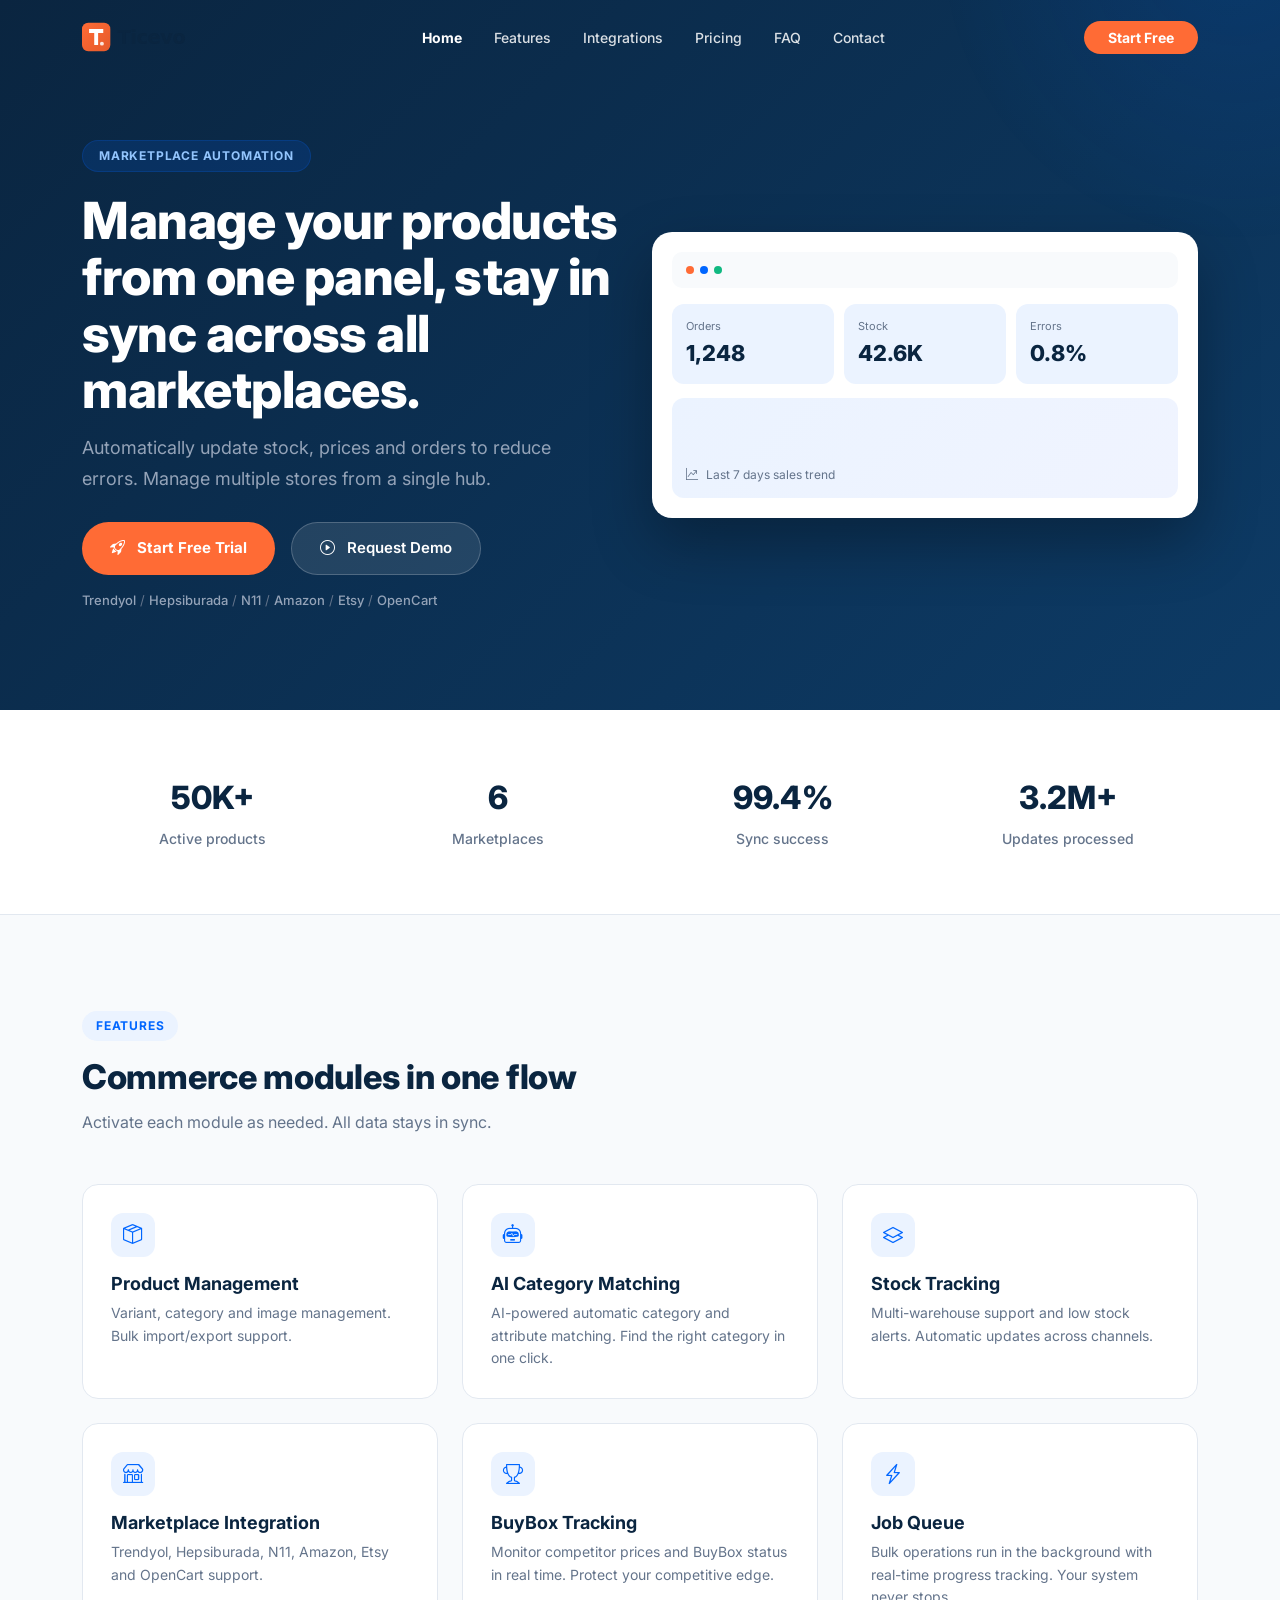
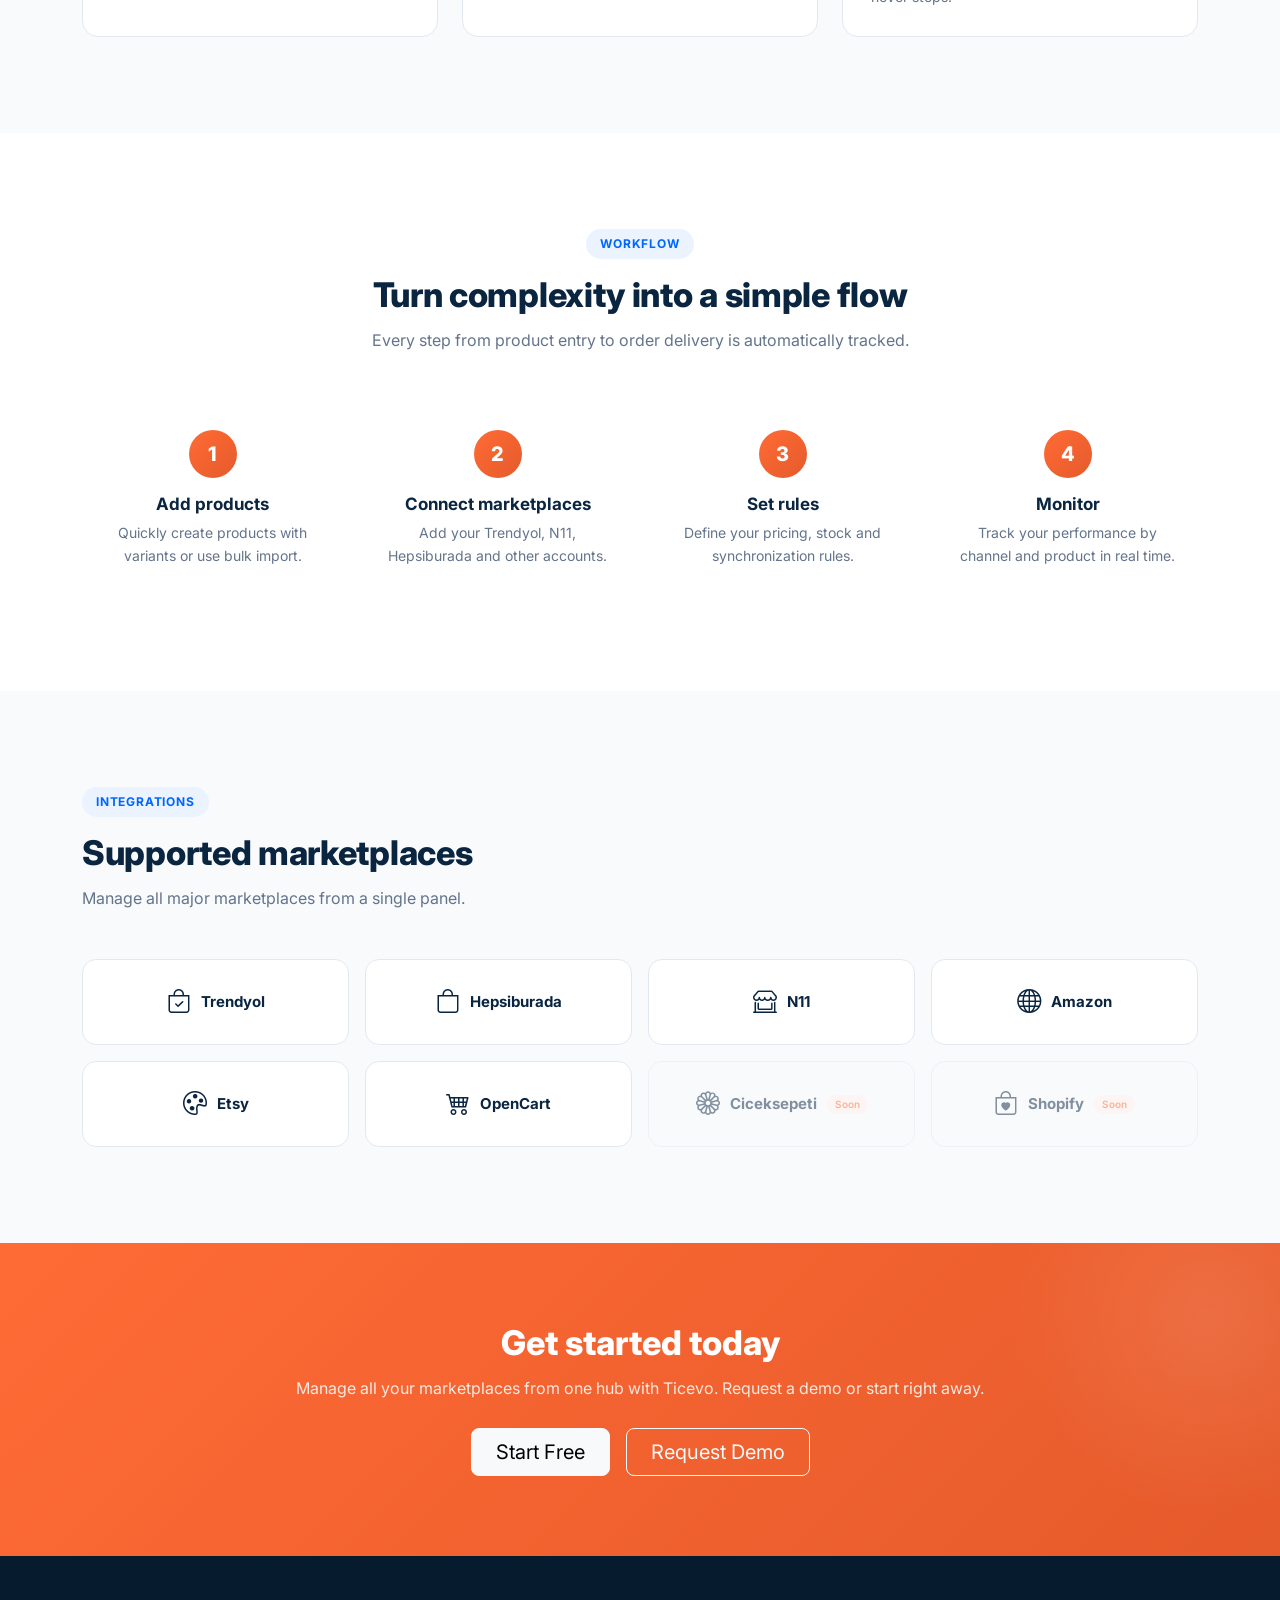
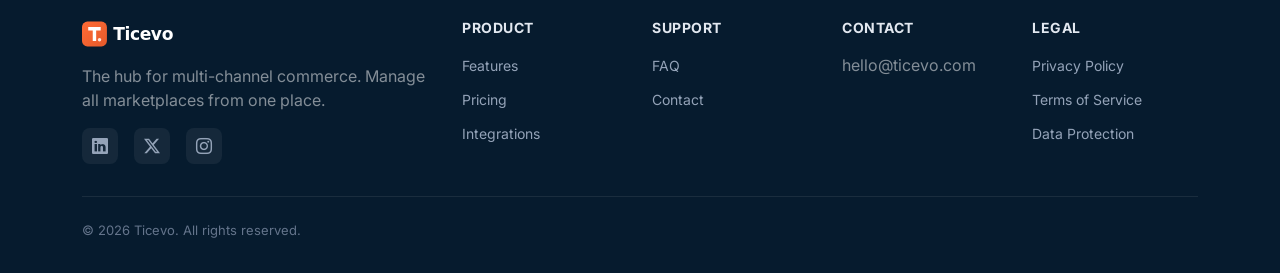
==== commit faa71729: "add Terms of Service page, SVG logos, update all footers - terms.html: comprehensive ToS with Amazon" ====
--- a/index.html
+++ b/index.html
@@ -10,6 +10,10 @@
     <meta property="og:description" content="Manage all your marketplaces from a single dashboard. Automated stock, price and order synchronization." />
     <meta property="og:type" content="website" />
     <meta property="og:url" content="https://ticevo.com" />
+    <link rel="icon" href="/favicon.ico" sizes="32x32" />
+    <link rel="icon" href="/favicon.svg" type="image/svg+xml" />
+    <link rel="apple-touch-icon" href="/apple-touch-icon.png" />
+    <link rel="manifest" href="/site.webmanifest" />
     <link rel="canonical" href="https://ticevo.com" />
     <link rel="preconnect" href="https://fonts.googleapis.com" />
     <link rel="preconnect" href="https://fonts.gstatic.com" crossorigin />
@@ -25,8 +29,7 @@
     <nav class="navbar navbar-expand-lg fixed-top" id="mainNavbar">
         <div class="container">
             <a class="navbar-brand d-flex align-items-center gap-2" href="/">
-                <span class="logo-mark"></span>
-                <span class="logo-text">Ticevo</span>
+<img src="/logo.svg" alt="Ticevo" class="navbar-logo" height="32">
             </a>
             <button class="navbar-toggler border-0" type="button" data-bs-toggle="collapse" data-bs-target="#navbarNav" aria-controls="navbarNav" aria-expanded="false" aria-label="Toggle navigation">
                 <span class="navbar-toggler-icon"></span>
@@ -179,8 +182,7 @@
             <div class="row g-4">
                 <div class="col-lg-4 col-md-6">
                     <div class="d-flex align-items-center gap-2 mb-3">
-                        <span class="footer-logo-mark"></span>
-                        <span class="footer-logo-text">Ticevo</span>
+                        <img src="/logo-white.svg" alt="Ticevo" class="footer-logo" height="28">
                     </div>
                     <p class="text-white-50 mb-3">The hub for multi-channel commerce. Manage all marketplaces from one place.</p>
                     <div class="d-flex gap-3">
@@ -214,8 +216,8 @@
                     <h6 class="footer-title">Legal</h6>
                     <ul class="footer-links">
                         <li><a href="privacy.html">Privacy Policy</a></li>
+                        <li><a href="terms.html">Terms of Service</a></li>
                         <li><a href="privacy.html#data-protection">Data Protection</a></li>
-                        <li><a href="privacy.html#cookies">Cookie Policy</a></li>
                     </ul>
                 </div>
             </div>
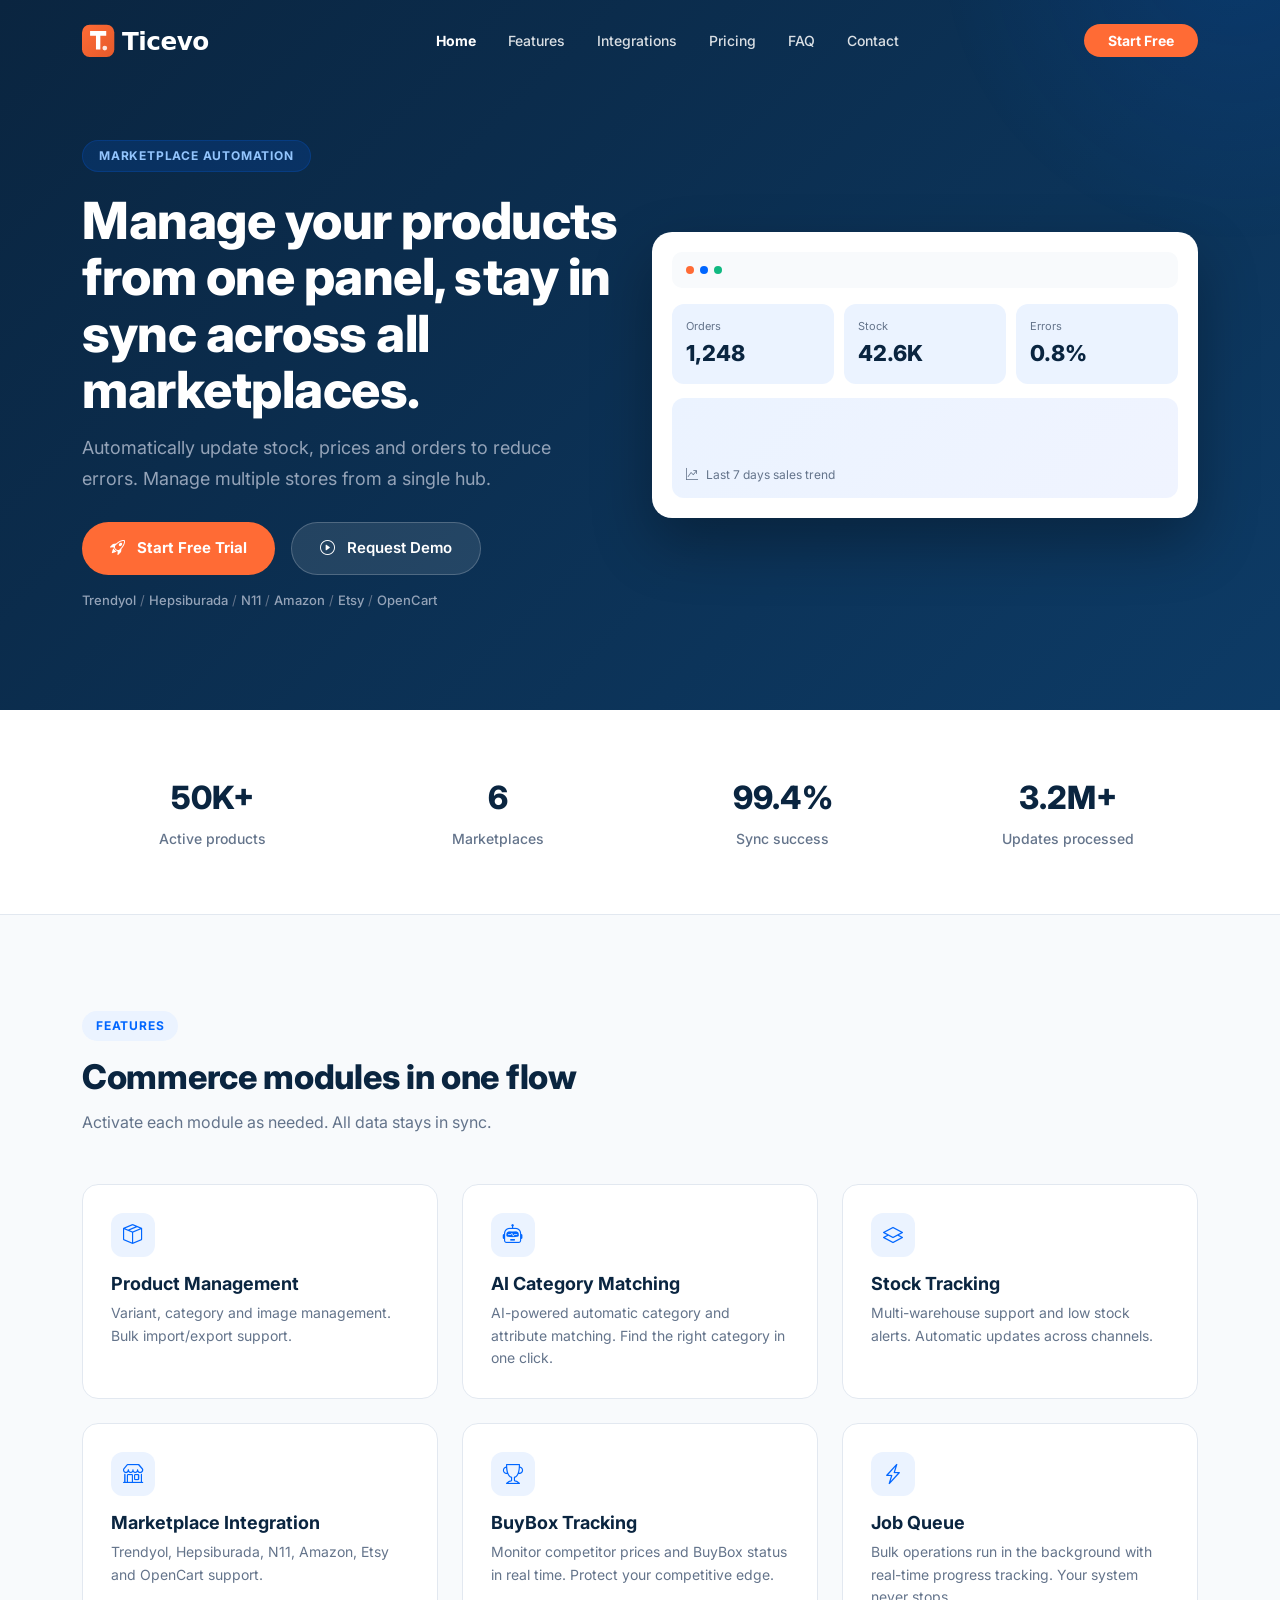
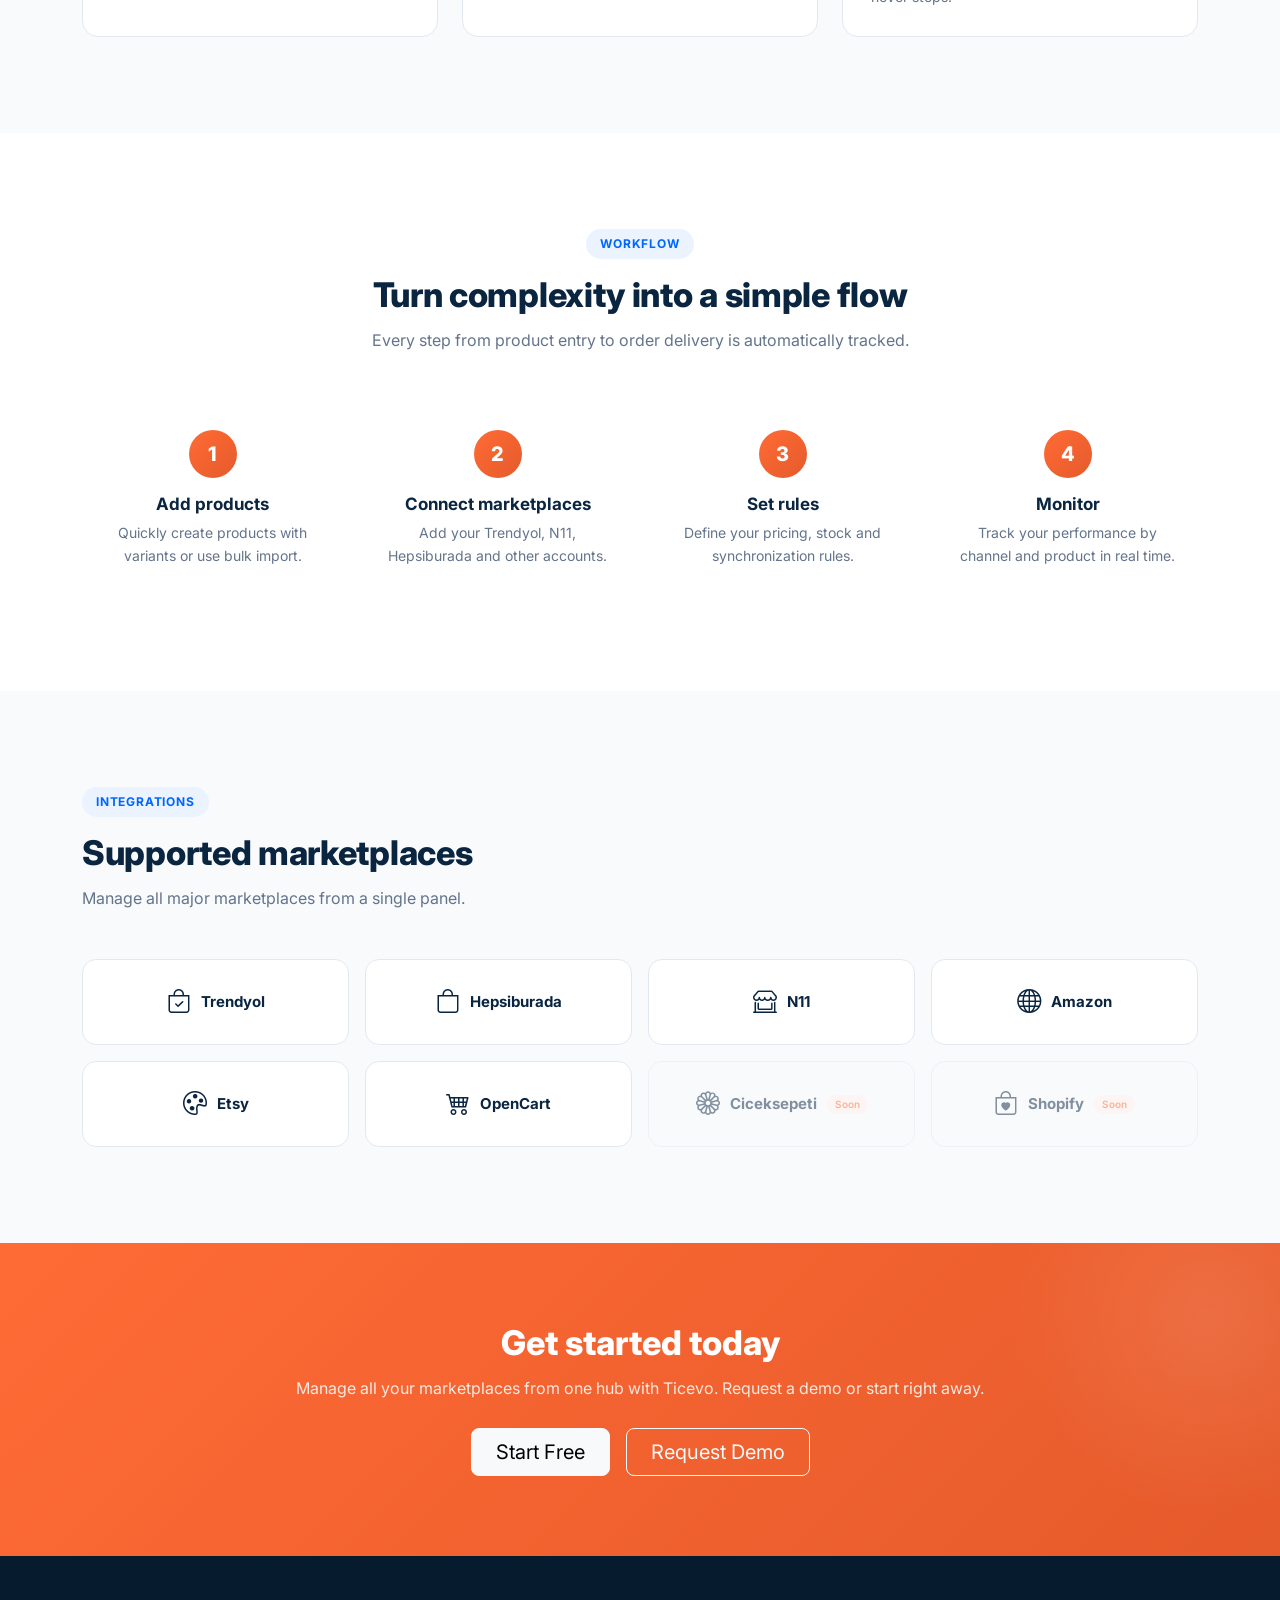
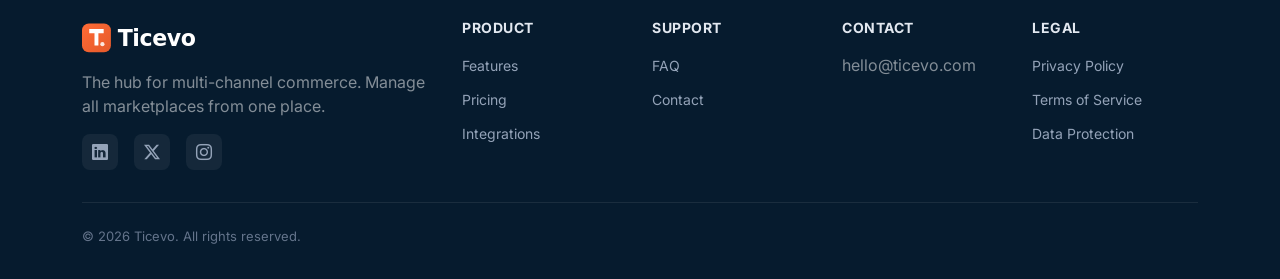
==== commit 5360feb4: "fix: navbar logo white by default, dark on scroll, bigger size - Logo starts white on transparent na" ====
--- a/index.html
+++ b/index.html
@@ -29,7 +29,7 @@
     <nav class="navbar navbar-expand-lg fixed-top" id="mainNavbar">
         <div class="container">
             <a class="navbar-brand d-flex align-items-center gap-2" href="/">
-<img src="/logo.svg" alt="Ticevo" class="navbar-logo" height="32">
+<img src="/logo-white.svg" alt="Ticevo" class="navbar-logo" id="navbarLogo" height="38">
             </a>
             <button class="navbar-toggler border-0" type="button" data-bs-toggle="collapse" data-bs-target="#navbarNav" aria-controls="navbarNav" aria-expanded="false" aria-label="Toggle navigation">
                 <span class="navbar-toggler-icon"></span>
@@ -182,7 +182,7 @@
             <div class="row g-4">
                 <div class="col-lg-4 col-md-6">
                     <div class="d-flex align-items-center gap-2 mb-3">
-                        <img src="/logo-white.svg" alt="Ticevo" class="footer-logo" height="28">
+                        <img src="/logo-white.svg" alt="Ticevo" class="footer-logo" height="34">
                     </div>
                     <p class="text-white-50 mb-3">The hub for multi-channel commerce. Manage all marketplaces from one place.</p>
                     <div class="d-flex gap-3">
--- a/css/site.css
+++ b/css/site.css
@@ -49,39 +49,42 @@
   padding: 10px 0;
 }
 
-.logo-mark {
-  width: 14px;
-  height: 14px;
-  border-radius: 4px;
-  background: var(--accent);
-  display: inline-block;
-  flex-shrink: 0;
-}
-
-.logo-text {
-  font-weight: 800;
-  color: var(--brand);
-  font-size: 20px;
-  letter-spacing: -0.3px;
-}
-
+.navbar-logo {
+  transition: opacity 0.3s;
+}
+
+/* Default: transparent navbar = white links */
 .navbar .nav-link {
   font-size: 14px;
   font-weight: 500;
-  color: #374151;
+  color: rgba(255, 255, 255, 0.85);
   padding: 8px 14px !important;
   border-radius: 8px;
   transition: color 0.2s, background 0.2s;
 }
 
 .navbar .nav-link:hover {
+  color: #fff;
+  background: rgba(255, 255, 255, 0.1);
+}
+
+.navbar .nav-link.active {
+  color: #fff;
+  font-weight: 700;
+}
+
+/* Scrolled: white navbar = dark links */
+.navbar.scrolled .nav-link {
+  color: #374151;
+}
+
+.navbar.scrolled .nav-link:hover {
   color: var(--brand);
   background: var(--cream);
 }
 
-.navbar .nav-link.active {
-  color: var(--brand);
-  font-weight: 700;
+.navbar.scrolled .nav-link.active {
+  color: var(--brand);
 }
 
 .btn-accent {
@@ -98,27 +101,13 @@
   transform: translateY(-1px);
 }
 
-/* Hero on dark bg - make navbar text white */
-.navbar:not(.scrolled) .nav-link {
-  color: rgba(255, 255, 255, 0.85);
-}
-
-.navbar:not(.scrolled) .nav-link:hover {
-  color: #fff;
-  background: rgba(255, 255, 255, 0.1);
-}
-
-.navbar:not(.scrolled) .nav-link.active {
-  color: #fff;
-  font-weight: 700;
-}
-
-.navbar:not(.scrolled) .logo-text {
-  color: #fff;
-}
-
-.navbar:not(.scrolled) .navbar-toggler-icon {
+/* Navbar toggler icon: white on transparent, dark on scrolled */
+.navbar .navbar-toggler-icon {
   filter: invert(1);
+}
+
+.navbar.scrolled .navbar-toggler-icon {
+  filter: none;
 }
 
 /* --- Hero Section --- */
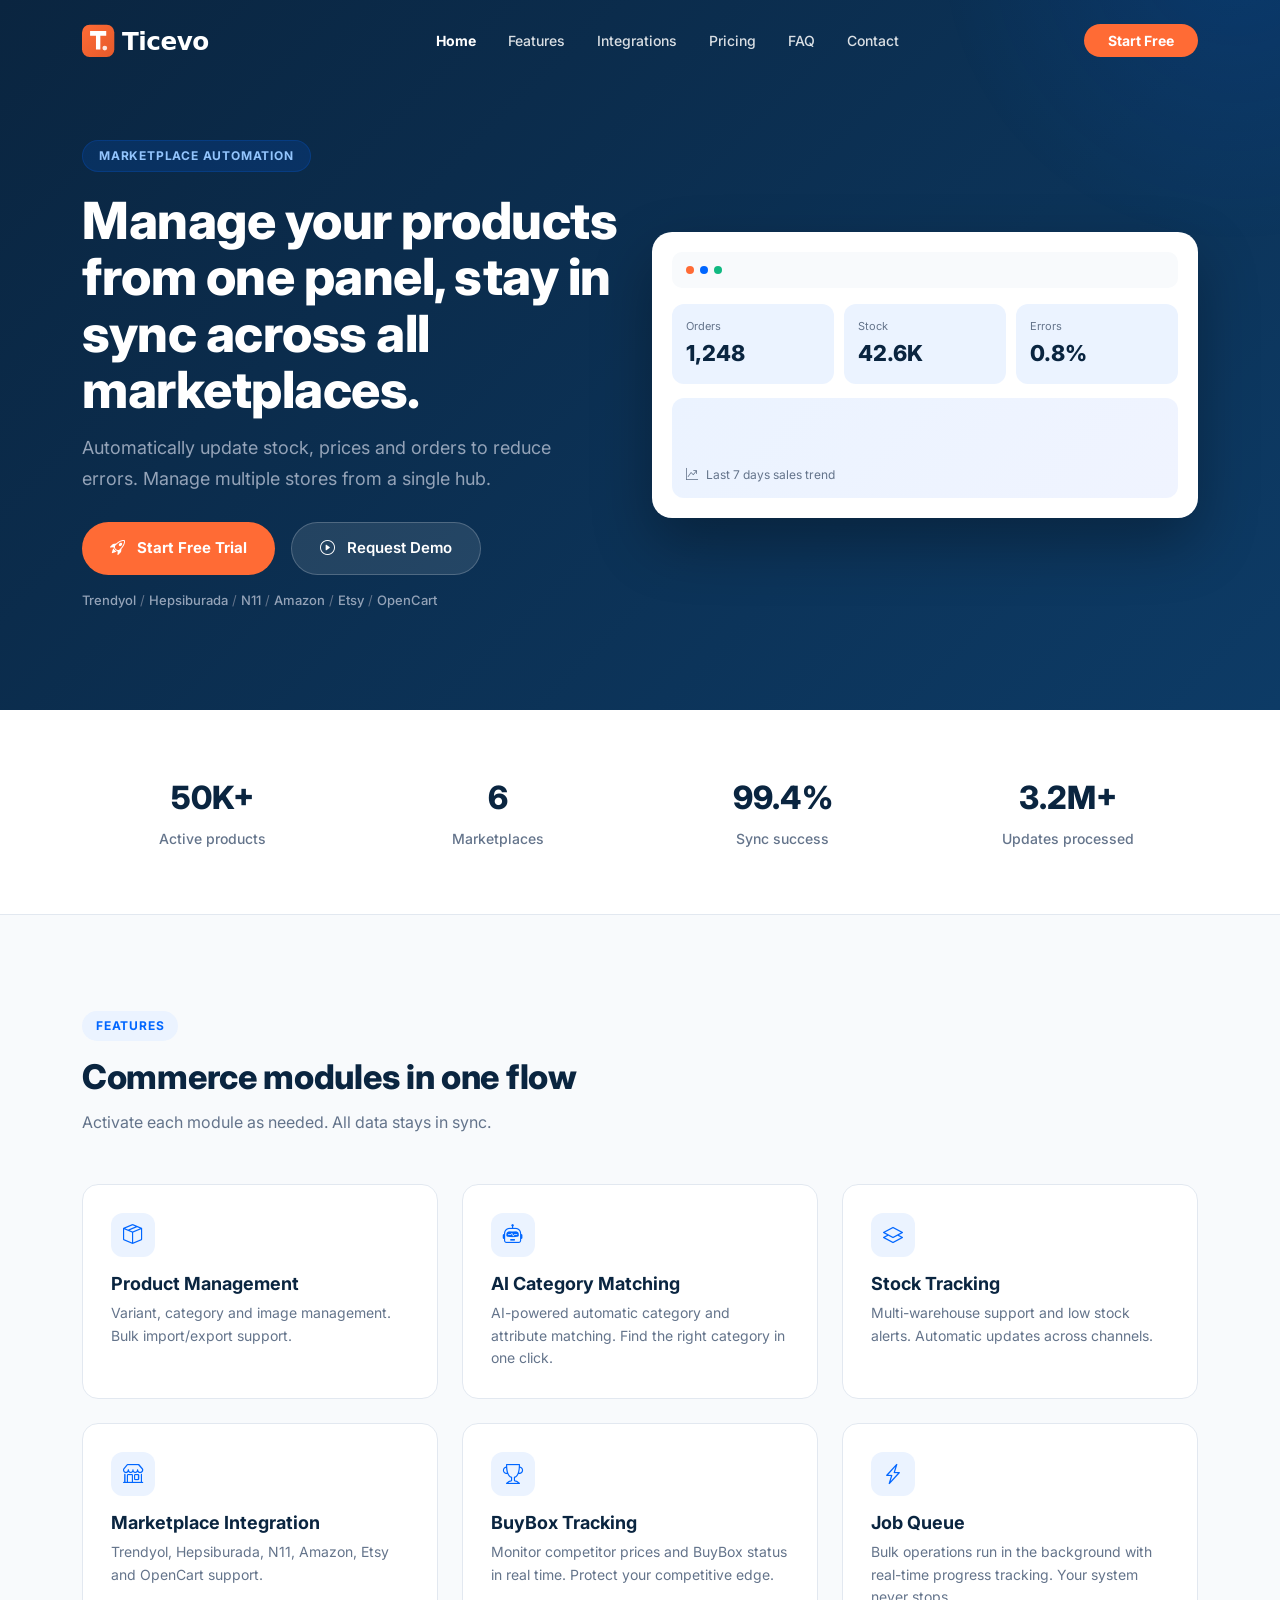
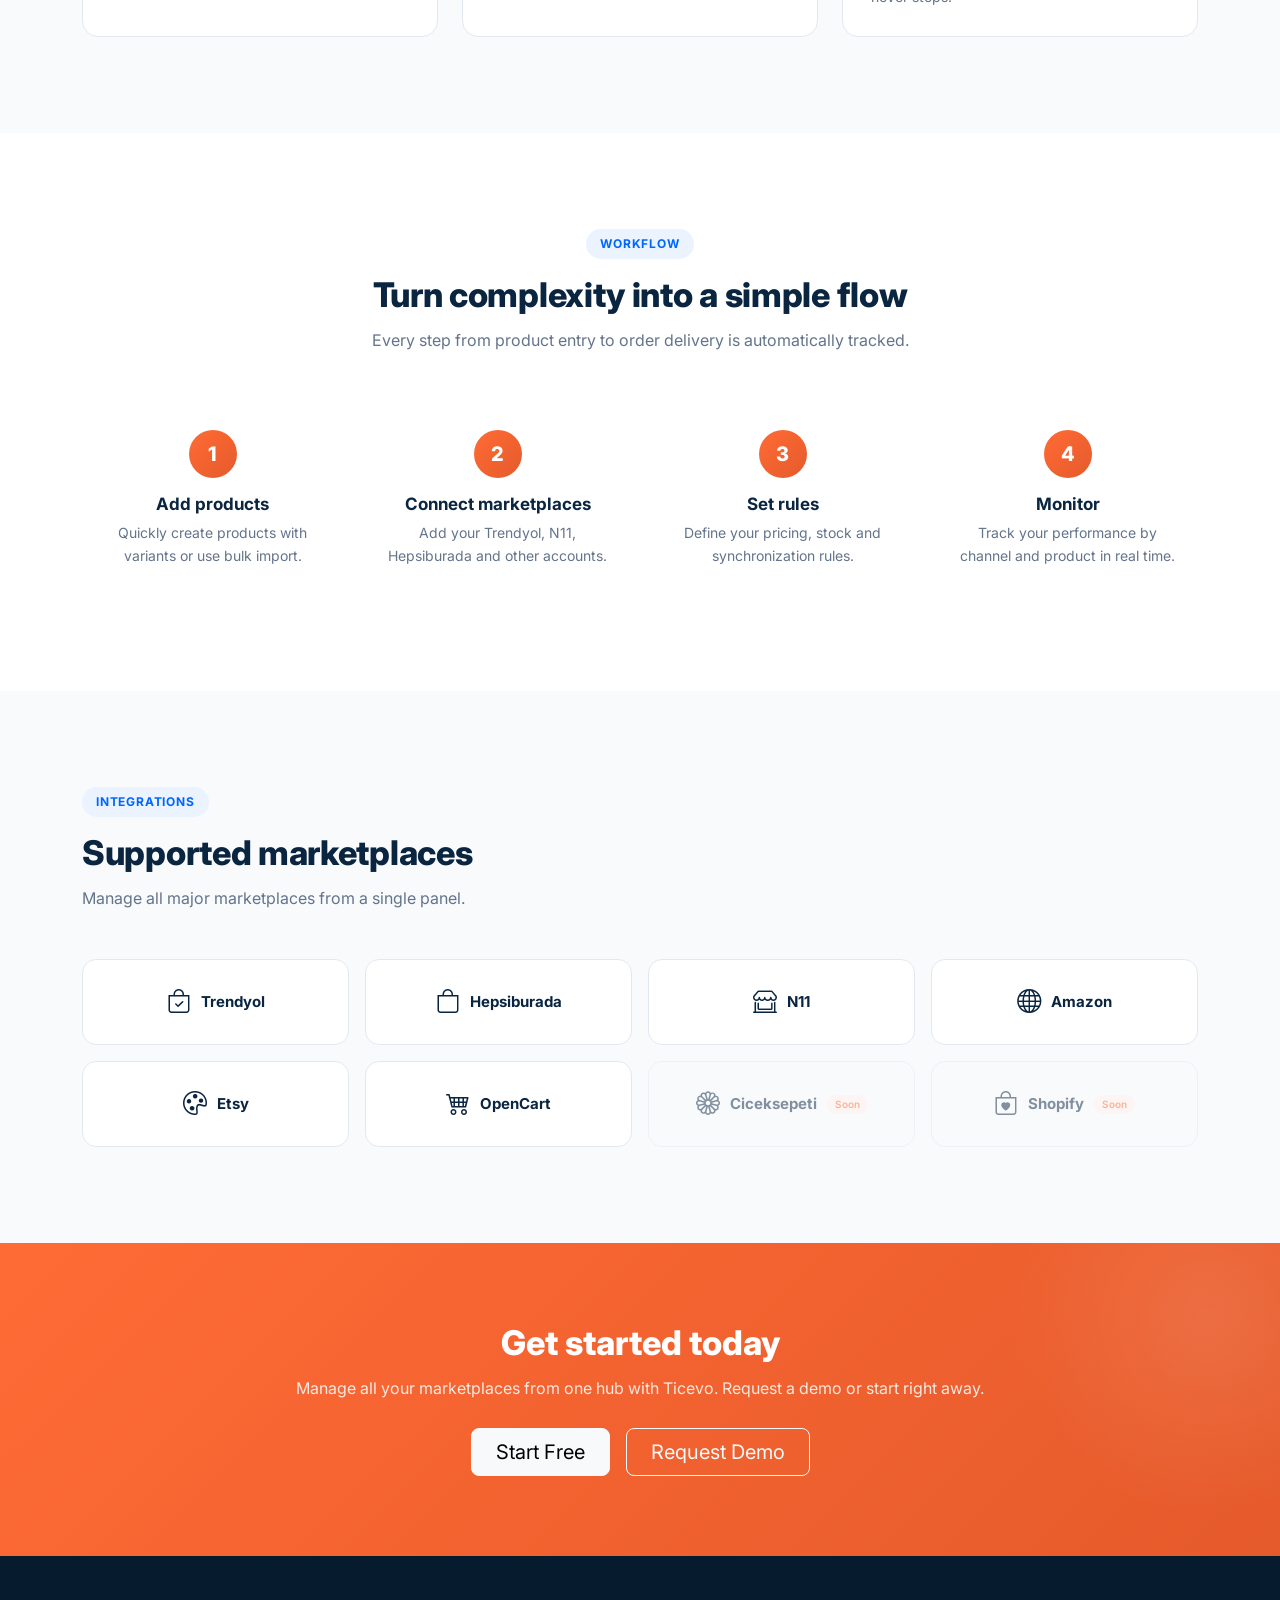
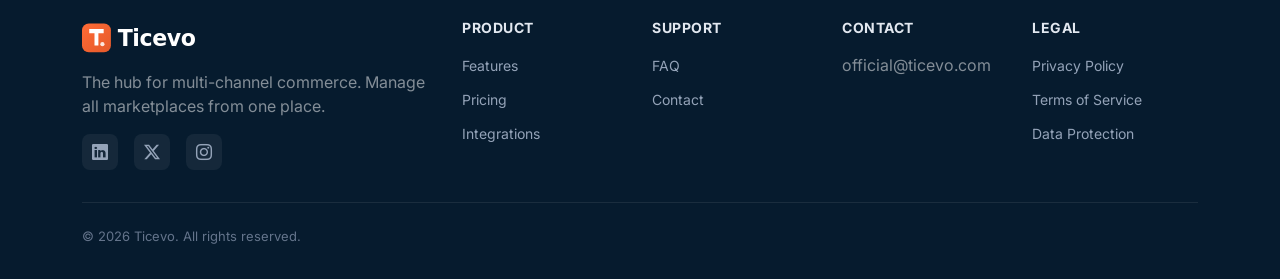
==== commit 63ffea67: "update all emails to official@ticevo.com, finalize for Amazon SP-API - All contact emails unified to" ====
--- a/index.html
+++ b/index.html
@@ -209,7 +209,7 @@
                 <div class="col-6 col-md-3 col-lg-2">
                     <h6 class="footer-title">Contact</h6>
                     <ul class="footer-links">
-                        <li><span class="text-white-50">hello@ticevo.com</span></li>
+                        <li><span class="text-white-50">official@ticevo.com</span></li>
                     </ul>
                 </div>
                 <div class="col-6 col-md-3 col-lg-2">
